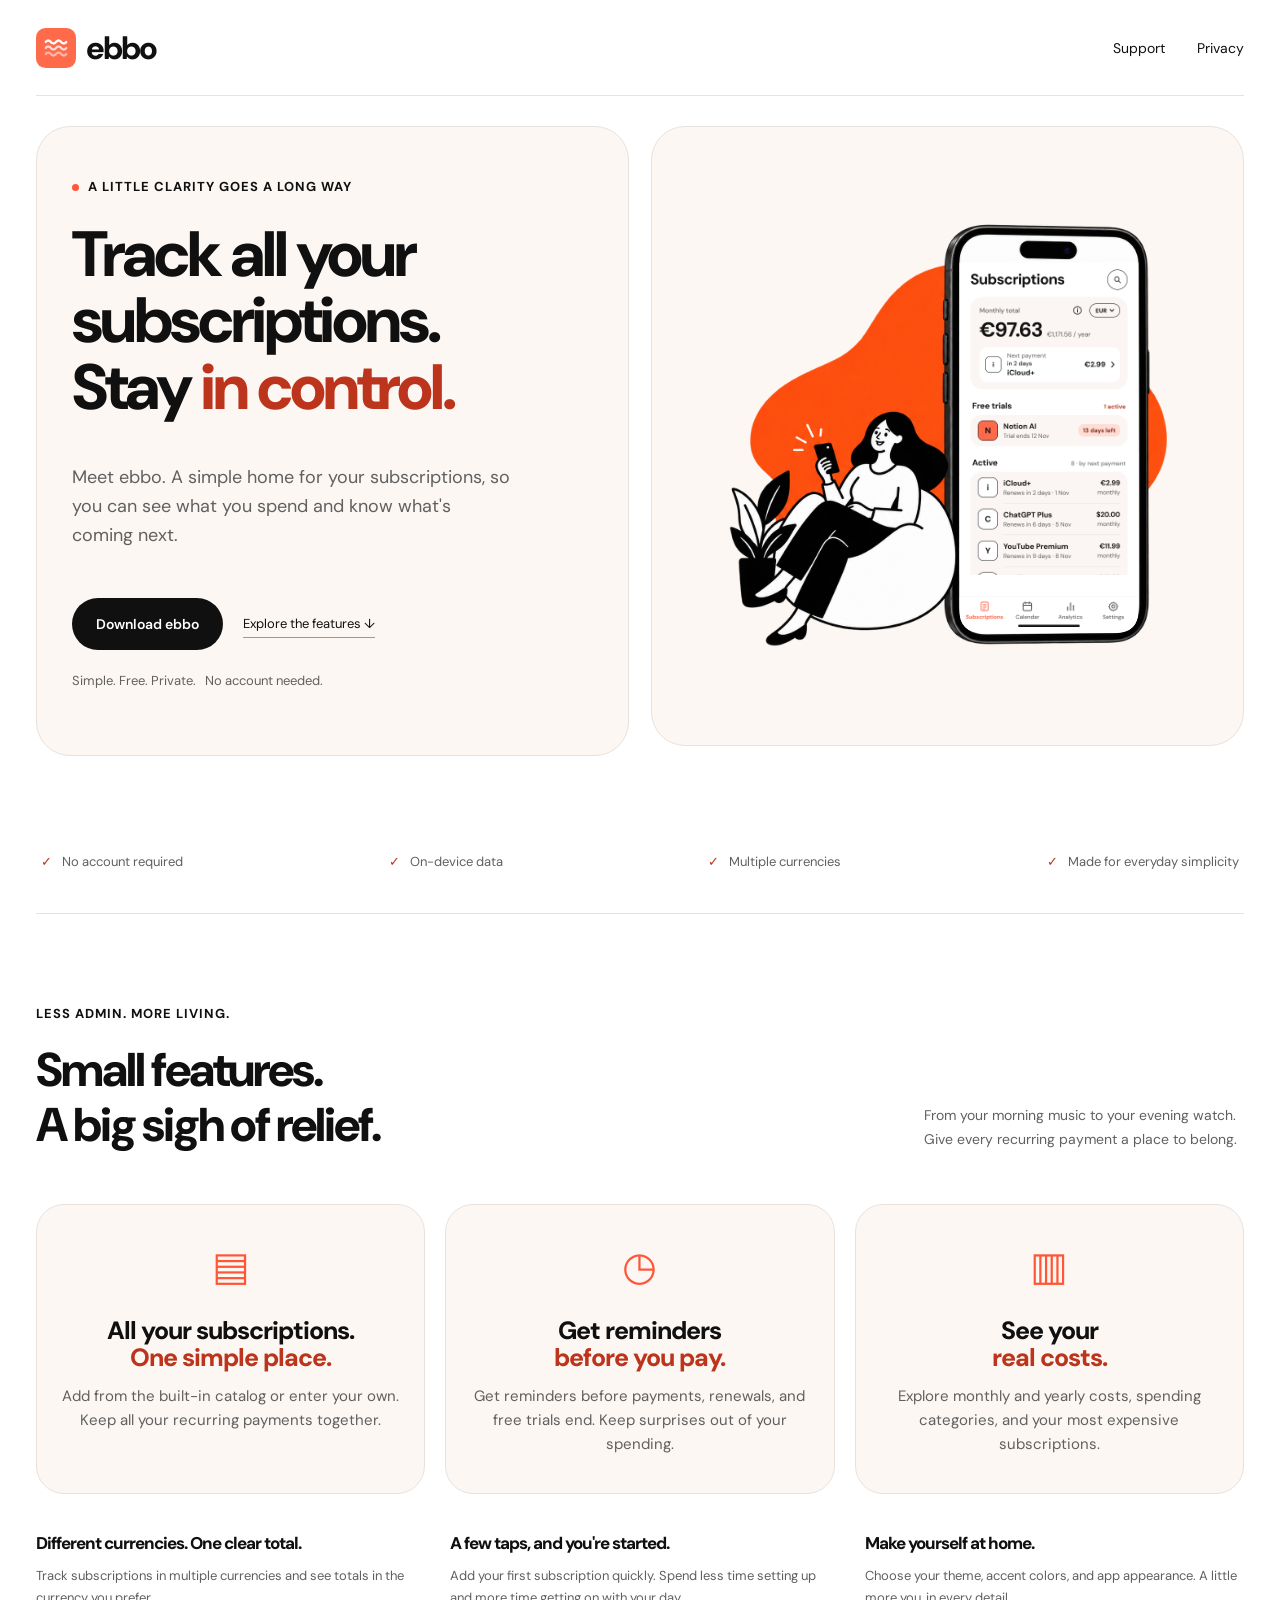
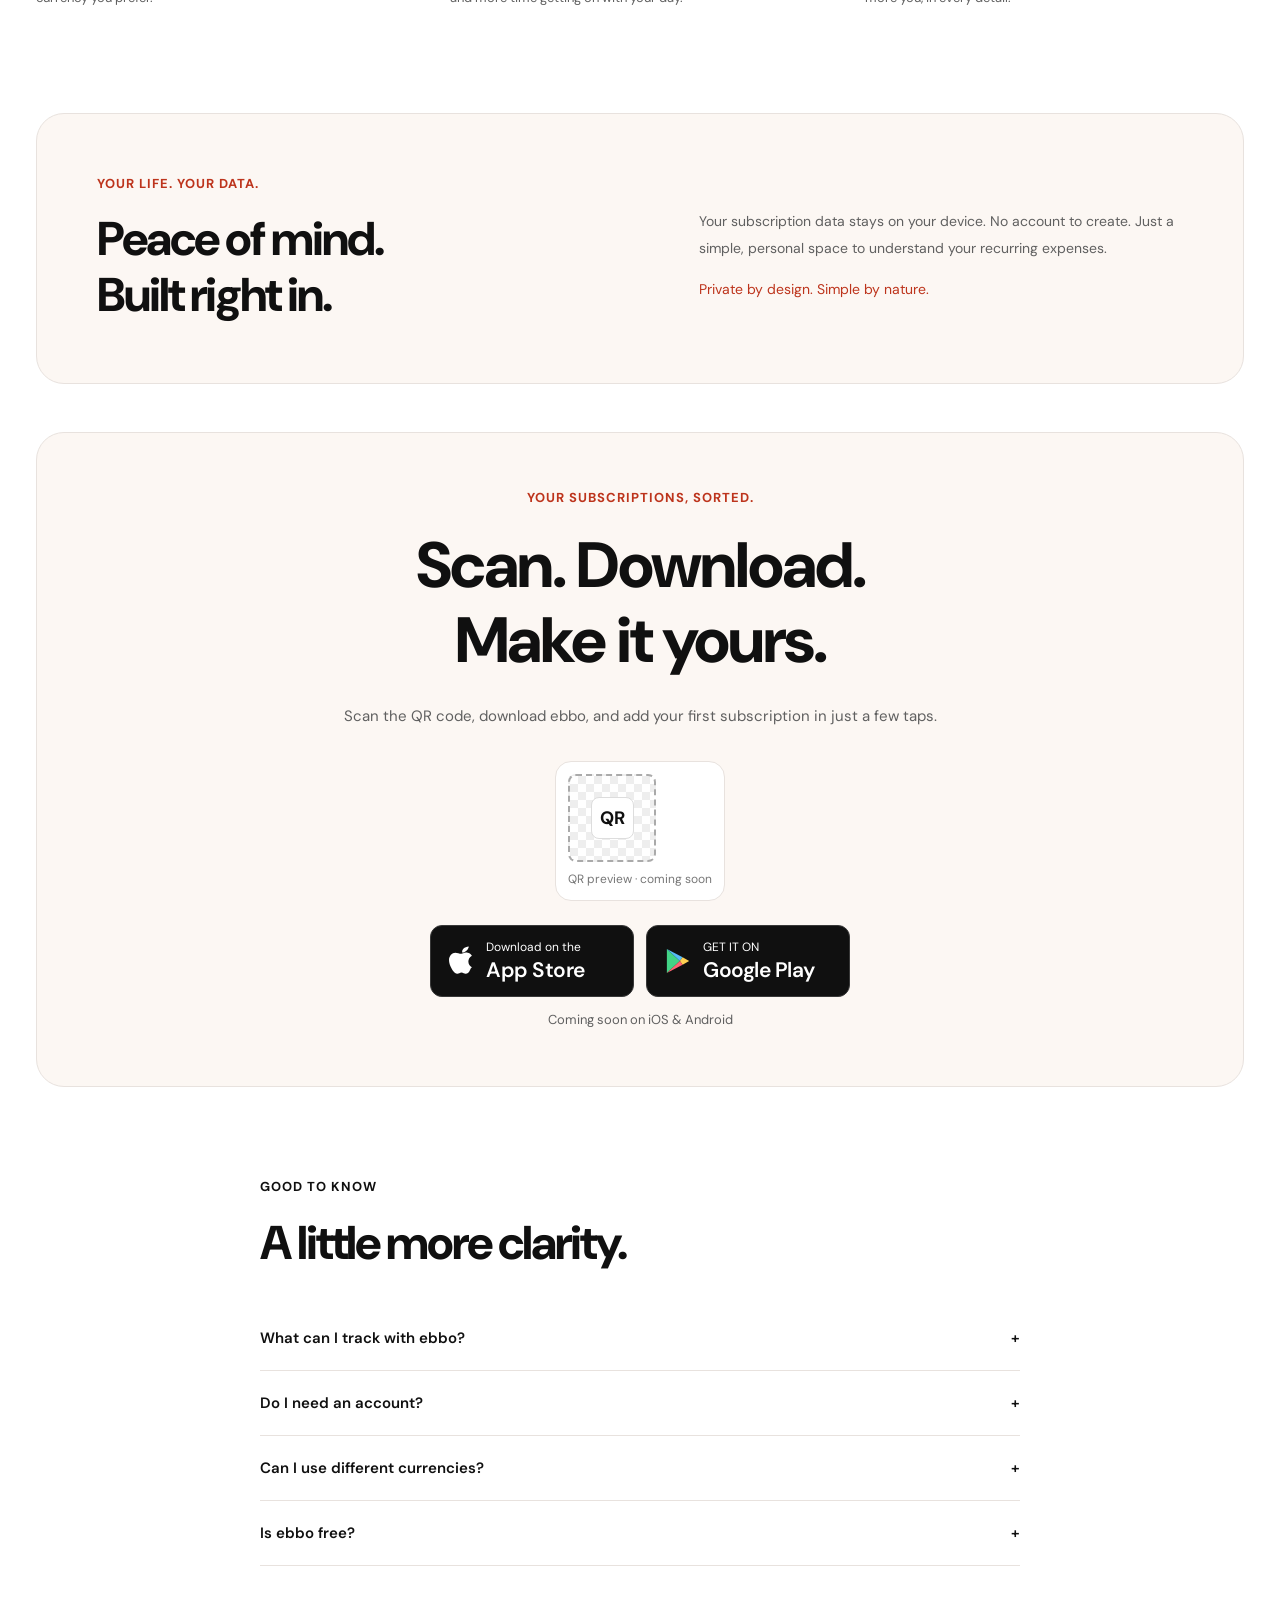
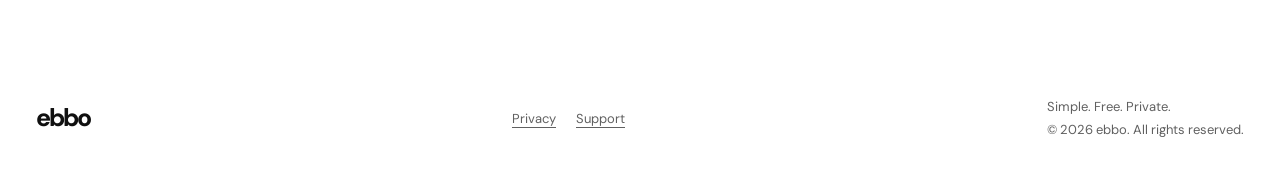
==== index.html @ 3e0a7e38 "Display original crisp app screen in hero" ====
<!doctype html>
<html lang="en">
<head>
<meta charset="utf-8"><meta name="viewport" content="width=device-width, initial-scale=1">
<meta name="description" content="ebbo brings your subscriptions, renewal reminders, and spending into one simple, private app. Less tracking. More control.">
<meta name="theme-color" content="#f5f4ef"><title>ebbo — Less tracking. More control.</title>

<link rel="stylesheet" href="styles.css?v=20261029-clean1"><link rel="canonical" href="https://ebbo.cc/">
<link rel="icon" type="image/svg+xml" href="/assets/ebbo-icon.svg">
<meta property="og:type" content="website">
<meta property="og:site_name" content="ebbo">
<meta property="og:locale" content="en_US">
<meta property="og:title" content="ebbo — Take control of your subscriptions">
<meta property="og:description" content="All your subscriptions in one place. Track recurring payments, get renewal reminders, and understand your spending. Simple. Free. Private.">
<meta property="og:url" content="https://ebbo.cc/">
<meta property="og:image" content="https://ebbo.cc/assets/ebbo-social.jpg">
<meta property="og:image:alt" content="ebbo subscription app">
<meta name="twitter:card" content="summary_large_image">
<meta name="twitter:title" content="ebbo — Take control of your subscriptions">
<meta name="twitter:description" content="All your subscriptions in one place. Track recurring payments, get renewal reminders, and understand your spending. Simple. Free. Private.">
<meta name="twitter:image" content="https://ebbo.cc/assets/ebbo-social.jpg"></head>
<body>
<div class="wrap">
<nav aria-label="Main navigation"><a class="logo" href="#" aria-label="ebbo home"><img class="brand-icon" src="assets/ebbo-icon.svg" alt="" width="40" height="40">ebbo</a><div class="navlinks"><a href="support.html">Support</a><a href="privacy.html">Privacy</a></div></nav>
<main>
<section class="hero"><div><div class="eyebrow"><span class="dot"></span>A little clarity goes a long way</div><h1>Track all your<br>subscriptions.<br>Stay <span>in control.</span></h1><p class="intro">Meet ebbo. A simple home for your subscriptions, so you can see what you spend and know what's coming next.</p><div class="actions"><a class="btn" href="#discover">Download ebbo</a><a class="textlink" href="#features">Explore the features ↓</a></div><p class="micro">Simple. Free. Private. &nbsp; No account needed.</p></div>
<div class="stage screenshot-stage" aria-label="ebbo app preview"><img class="app-screenshot" src="assets/ebbo-banner-sharp.svg" alt="ebbo app showing a €97.63 monthly total, upcoming payments and a free trial, beside an illustration of a person using the app" width="1122" height="1402" fetchpriority="high"></div></section>
<div class="trust"><span>No account required</span><span>On-device data</span><span>Multiple currencies</span><span>Made for everyday simplicity</span></div>
<section class="section" id="features"><div class="sectionhead"><div><div class="eyebrow">Less admin. More living.</div><h2>Small features.<br>A big sigh of relief.</h2></div><p>From your morning music to your evening watch. Give every recurring payment a place to belong.</p></div><div class="features"><article class="feature"><span class="symbol" aria-hidden="true">▤</span><h3>All your subscriptions.<br><span >One simple place.</span></h3><p>Add from the built-in catalog or enter your own. Keep all your recurring payments together.</p></article><article class="feature"><span class="symbol" aria-hidden="true">◷</span><h3>Get reminders<br><span >before you pay.</span></h3><p>Get reminders before payments, renewals, and free trials end. Keep surprises out of your spending.</p></article><article class="feature"><span class="symbol" aria-hidden="true">▥</span><h3>See your<br><span >real costs.</span></h3><p>Explore monthly and yearly costs, spending categories, and your most expensive subscriptions.</p></article></div><div class="details"><article><h3>Different currencies. One clear total.</h3><p>Track subscriptions in multiple currencies and see totals in the currency you prefer.</p></article><article><h3>A few taps, and you're started.</h3><p>Add your first subscription quickly. Spend less time setting up and more time getting on with your day.</p></article><article><h3>Make yourself at home.</h3><p>Choose your theme, accent colors, and app appearance. A little more you, in every detail.</p></article></div></section>
<section class="privacy" id="privacy"><div><div class="eyebrow">Your life. Your data.</div><h2>Peace of mind.<br>Built right in.</h2></div><div><p>Your subscription data stays on your device. No account to create. Just a simple, personal space to understand your recurring expenses.</p><p style="margin-bottom:0">Private by design. Simple by nature.</p></div></section>
<section class="closing" id="discover"><div class="eyebrow" style="justify-content:center;margin-bottom:20px">Your subscriptions, sorted.</div><h2><span class="download-desktop-copy">Scan. Download.<br>Make it yours.</span><span class="download-mobile-copy">Choose your store.<br>Download ebbo.</span></h2><p><span class="download-desktop-copy">Scan the QR code, download ebbo, and add your first subscription in just a few taps.</span><span class="download-mobile-copy">Choose App Store or Google Play below, then add your first subscription in just a few taps.</span></p><div class="download-options"><div class="store-list"><div class="store-badge" aria-label="App Store download coming soon"><svg viewBox="0 0 24 28" width="25" height="30" aria-hidden="true"><path fill="currentColor" d="M17 4c1-1 2-3 2-4-2 0-4 1-5 2-1 1-2 3-1 4 1 0 3-1 4-2Zm4 17c-1 2-2 5-4 5-2 1-3-1-5-1s-3 2-5 1c-3-1-7-8-7-13 0-4 3-7 6-7 2 0 4 1 6 1 1 0 3-2 6-1 1 0 3 1 4 3-5 3-4 9 0 11l-1 1Z"/></svg><span><small>Download on the</small><strong>App Store</strong></span></div><div class="store-badge" aria-label="Google Play download coming soon"><svg viewBox="0 0 28 30" width="26" height="30" aria-hidden="true"><path fill="#42d386" d="M2 2 16 15 2 28Z"/><path fill="#56bcf8" d="m2 2 17 9-3 4Z"/><path fill="#ffd052" d="m19 11 7 4-7 4-3-4Z"/><path fill="#ff6574" d="m2 28 14-13 3 4Z"/></svg><span><small>GET IT ON</small><strong>Google Play</strong></span></div><span class="store-status">Coming soon on iOS &amp; Android</span></div><div class="qr-placeholder" aria-label="QR code placeholder, not scannable"><div class="qr-art" aria-hidden="true"><span>QR</span></div><small>QR preview · coming soon</small></div></div></section>
<section class="faq"><div class="eyebrow">Good to know</div><h2>A little more clarity.</h2><details><summary>What can I track with ebbo?</summary><p>Keep track of recurring payments such as streaming services, music, cloud storage, memberships, and more. Choose from the built-in catalog or add a subscription manually.</p></details><details><summary>Do I need an account?</summary><p>No. ebbo works without requiring an account, and your subscription data stays on your device.</p></details><details><summary>Can I use different currencies?</summary><p>Yes. Track subscriptions in different currencies and view your totals in your preferred currency.</p></details><details><summary>Is ebbo free?</summary><p>Yes. ebbo is designed to be simple, free, and private.</p></details></section>

</main>
<footer><a class="logo" href="#">ebbo</a><nav class="footer-links" aria-label="Footer navigation"><a href="privacy.html">Privacy</a><a href="support.html">Support</a></nav><span>Simple. Free. Private.<br>© <span id="year">2026</span> ebbo. All rights reserved.</span></footer>
</div><script>document.getElementById('year').textContent=new Date().getFullYear();</script>
</body></html>
---- styles.css ----
@import url('https://fonts.googleapis.com/css2?family=DM+Sans:wght@400;500;600;700;800&display=swap');
:root{--ink:#101010;--muted:#606060;--paper:#fff;--accent:#ff5638;--accent-text:#bd341c;--panel:#fcf7f3;--line:#e8e2de}
*{box-sizing:border-box}html{scroll-behavior:smooth;scroll-padding-top:24px}body{margin:0;background:var(--paper);color:var(--ink);font-family:'DM Sans',sans-serif}a{color:inherit;text-decoration:none}button,input,select,textarea{font:inherit}a:focus-visible,button:focus-visible,summary:focus-visible{outline:3px solid var(--accent-text);outline-offset:5px}
.wrap{max-width:1320px;margin:auto;padding:0 36px}nav[aria-label="Main navigation"]{height:96px;display:flex;align-items:center;justify-content:space-between;gap:16px;border-bottom:1px solid var(--line)}.logo{font-size:32px;font-weight:800;letter-spacing:-2px;display:flex;align-items:center;gap:10px}.brand-icon{display:block;width:40px;height:40px;flex-shrink:0;border-radius:24%}.navlinks{display:flex;gap:32px;font-size:14px}.navlinks a{display:inline-flex;align-items:center;min-height:44px}.pill{background:var(--ink);color:#fff;padding:13px 20px;border-radius:30px;font-size:14px;font-weight:600}
h1,h2,h3{margin-top:0}h1{font-size:clamp(45px,5vw,68px);font-weight:800;line-height:1.04;letter-spacing:-3px;margin:24px 0}h1 span{color:var(--accent-text)}h2{font-size:clamp(34px,3.7vw,48px);font-weight:800;letter-spacing:-2px;line-height:1.17;margin:18px 0 25px}h3{font-size:25px;font-weight:800;line-height:1.1;letter-spacing:-1px;margin:0 0 12px}.eyebrow{font-size:13px;letter-spacing:1px;font-weight:700;line-height:1.6;text-transform:uppercase;display:flex;align-items:center;gap:9px}.dot{width:7px;height:7px;border-radius:50%;background:var(--accent);flex-shrink:0}
.hero{display:grid;grid-template-columns:repeat(2,minmax(0,1fr));gap:22px;padding:30px 0 70px;align-items:stretch}.hero>*{min-width:0}.hero>div:first-child{min-height:620px;background:var(--panel);border:1px solid var(--line);border-radius:34px;padding:50px 35px;display:flex;flex-direction:column;justify-content:center}.intro{font-size:18px;line-height:1.6;color:var(--muted);max-width:440px}.actions{display:flex;align-items:center;gap:20px;margin-top:30px}.btn{display:inline-flex;align-items:center;justify-content:center;gap:20px;min-height:48px;background:var(--ink);color:#fff;border:0;padding:17px 24px;border-radius:30px;font-size:14px;font-weight:600;text-align:center}.textlink{font-size:13px;border-bottom:1px solid #999;padding:5px 0}.micro{font-size:13px;line-height:1.7;color:var(--muted);margin-top:20px}
.screenshot-stage{height:620px;display:flex;align-items:center;justify-content:center;padding:24px;background:var(--panel);border:1px solid var(--line);border-radius:34px;overflow:hidden}.app-screenshot{display:block;width:auto;height:auto;max-width:100%;max-height:100%;object-fit:contain;flex:0 1 auto}
.trust{display:flex;justify-content:space-between;padding:25px 5px 40px;border-bottom:1px solid var(--line);font-size:13px;line-height:1.7;color:var(--muted)}.trust span:before{content:'✓';margin-right:10px;color:var(--accent-text)}
.section{padding:90px 0}.sectionhead{display:flex;align-items:end;justify-content:space-between;gap:30px}.sectionhead p{max-width:320px;color:var(--muted);font-size:14px;line-height:1.7;margin-bottom:27px}.features,.details{display:grid;grid-template-columns:repeat(3,minmax(0,1fr));gap:20px}.features{margin-top:25px}.feature{background:var(--panel);border:1px solid var(--line);border-radius:28px;text-align:center;padding:35px 25px;min-height:290px}.feature .symbol{display:block;font-size:40px;color:var(--accent);margin-bottom:25px}.feature h3 span{color:var(--accent-text)}.feature p{font-size:15px;color:var(--muted);line-height:1.6;margin:0}.details{margin-top:40px;gap:35px}.details h3{font-size:17px}.details p{font-size:13px;color:var(--muted);line-height:1.7}
.privacy{display:grid;grid-template-columns:minmax(0,1.1fr) minmax(0,1fr);align-items:center;gap:70px;background:var(--panel);border:1px solid var(--line);border-radius:28px;padding:60px}.privacy h2{margin-bottom:0}.privacy p{font-size:14px;color:var(--muted);line-height:1.9}.privacy .eyebrow,.privacy p:last-child{color:var(--accent-text)}.privacy+.closing{margin-top:48px}
.closing{background:var(--panel);border:1px solid var(--line);border-radius:28px;text-align:center;padding:55px 25px}.closing h2{font-size:clamp(40px,5vw,65px);margin-top:0}.closing p{color:var(--muted);font-size:15px;line-height:1.7}.closing .eyebrow{color:var(--accent-text)}.download-mobile-copy{display:none}.download-options{display:flex;flex-direction:column;align-items:center;justify-content:center;gap:24px;margin:32px auto 0}.store-list{display:grid;grid-template-columns:1fr 1fr;gap:12px;width:100%;max-width:420px}.store-badge{display:flex;align-items:center;gap:12px;background:var(--ink);color:white;border:1px solid #383838;border-radius:12px;padding:12px 18px;text-align:left;min-height:66px}.store-badge small{display:block;font-size:12px;line-height:1.5}.store-badge strong{display:block;font-size:21px;font-weight:600;white-space:nowrap;letter-spacing:-.5px}.store-status{grid-column:1/-1;font-size:13px;line-height:1.7;color:var(--muted);text-align:center}.qr-placeholder{order:-1;background:white;border:1px solid var(--line);border-radius:16px;padding:12px;text-align:center}.qr-placeholder small{display:block;font-size:12px;color:#777;line-height:1.5;margin-top:8px}.qr-art{width:88px;height:88px;display:grid;place-items:center;border:2px dashed #aaa;border-radius:8px;background:repeating-conic-gradient(#eee 0% 25%,white 0% 50%) 0 0/16px 16px}.qr-art span{background:white;border:1px solid #ddd;padding:8px;border-radius:8px;font-weight:700;font-size:18px}
.faq{max-width:760px;margin:auto;padding:90px 0}.faq h2{margin-bottom:35px}details{border-bottom:1px solid var(--line);padding:22px 0}summary{cursor:pointer;font-size:15px;font-weight:600;list-style:none;display:flex;justify-content:space-between;gap:18px}summary:after{content:'+';flex-shrink:0}details[open] summary:after{content:'−'}details p{color:var(--muted);font-size:14px;line-height:1.8}
footer{display:flex;justify-content:space-between;align-items:center;padding:40px 0;font-size:13px;line-height:1.7;color:var(--muted)}footer .logo{font-size:25px;color:var(--ink)}.footer-links{display:flex;gap:20px}.footer-links a{display:inline-flex;align-items:center;min-height:44px;font-size:13px;text-decoration:underline;text-underline-offset:4px}
.policy{max-width:760px;margin:auto}.policy h1{font-size:clamp(36px,8vw,60px);letter-spacing:-2px}.policy h2{font-size:25px;letter-spacing:-.7px;margin:32px 0 12px}.policy p{font-size:15px;line-height:1.85;color:var(--muted);overflow-wrap:anywhere}.policy .policy-date{font-size:13px}.policy .btn{margin-top:26px}.policy p a:not(.btn){text-decoration:underline;text-underline-offset:3px;text-decoration-thickness:1px}.policy p a:not(.btn):hover{text-decoration-thickness:2px}.policy a[href^="mailto:"]{color:var(--accent-text)}.policy a.btn[href^="mailto:"]{color:white;text-decoration:none}
.policy-toc{display:block;border:1px solid var(--line);border-radius:20px;padding:22px 24px;margin:28px 0;background:var(--panel)}.policy-toc h2{font-size:21px;margin:0 0 14px}.policy-toc ol{margin:0;padding-left:22px}.policy-toc li{padding:4px 0;color:var(--muted)}.policy-toc a{display:inline-block;padding:7px 0;font-size:14px;line-height:1.5;text-decoration:underline;text-underline-offset:3px}.policy-toc a:hover{color:var(--accent-text)}.policy h2[id]{scroll-margin-top:24px}
@media(min-width:701px) and (max-width:1000px){.hero>div:first-child{padding:35px 24px}h1{font-size:clamp(34px,4.5vw,48px);letter-spacing:-1.8px}.actions{flex-wrap:wrap}.features{gap:14px}.feature{padding:28px 18px}.feature h3{font-size:23px}.screenshot-stage{padding:18px}.privacy{gap:30px;padding:40px}}
@media(max-width:700px){.wrap{padding:0 16px}nav[aria-label="Main navigation"]{height:76px}.logo{font-size:28px}.brand-icon{width:36px;height:36px}.navlinks{gap:4px}.navlinks a{padding:0 8px;font-size:14px}.pill{font-size:12px;padding:13px 17px}.hero{grid-template-columns:minmax(0,1fr);padding:20px 0 32px;gap:16px}.hero>div:first-child{padding:30px 22px;min-height:0;border-radius:26px}.screenshot-stage{display:none}h1{font-size:clamp(32px,8.7vw,52px);letter-spacing:-1.6px;line-height:1.09;margin:22px 0 18px}.eyebrow{font-size:12px;letter-spacing:.6px}.intro{font-size:16px;line-height:1.65;margin:0;max-width:none}.actions{flex-direction:column;align-items:stretch;gap:14px;margin-top:24px}.btn{padding:15px 18px}.textlink{align-self:center;min-height:40px;display:flex;align-items:center}.micro{margin:16px 0 0}.trust{display:grid;grid-template-columns:1fr 1fr;gap:16px 12px;padding:12px 0 26px}.trust span:before{margin-right:6px}.section{padding:44px 0}.sectionhead{display:block}.sectionhead p{max-width:none;margin:0 0 24px}h2{font-size:clamp(29px,8vw,40px);letter-spacing:-1.2px;line-height:1.15}.features,.details{grid-template-columns:minmax(0,1fr);gap:14px}.feature{min-height:0;padding:26px 22px;border-radius:23px}.feature .symbol{font-size:30px;margin-bottom:18px}.feature h3{font-size:26px;letter-spacing:-.7px}.feature p{font-size:14px;line-height:1.65}.details{margin-top:26px;gap:20px}.details h3{line-height:1.4;letter-spacing:-.3px}.details p{font-size:14px;margin-bottom:0}.privacy{grid-template-columns:minmax(0,1fr);padding:27px 22px;border-radius:24px;gap:15px}.privacy h2{margin-top:14px}.privacy p{margin:0 0 16px;line-height:1.75}.privacy+.closing{margin-top:32px}.closing{padding:30px 20px;border-radius:24px}.closing h2{font-size:clamp(34px,10vw,46px)}.closing p{font-size:14px;line-height:1.65}.download-desktop-copy{display:none}.download-mobile-copy{display:inline}.download-options{margin-top:24px}.qr-placeholder{display:none}.store-badge{padding:10px 12px;gap:9px}.store-badge strong{font-size:18px}.store-badge small{font-size:11px}.store-badge svg{width:22px;flex-shrink:0}.faq{padding:44px 0}summary{min-height:44px;font-size:14px;line-height:1.5;align-items:center}details{padding:14px 0}footer{flex-wrap:wrap;gap:12px 20px;padding:28px 0}footer>span{width:100%;font-size:12px;line-height:1.8;text-align:left}.footer-links{margin-left:auto}.policy h2{font-size:22px}.policy p{font-size:14px}.policy .btn{width:100%}.policy-toc{padding:20px}.policy-toc a{padding:9px 0}}
@media(max-width:355px){.store-list{grid-template-columns:1fr;max-width:220px}.store-badge{justify-content:center}}
@media(prefers-reduced-motion:reduce){html{scroll-behavior:auto}}
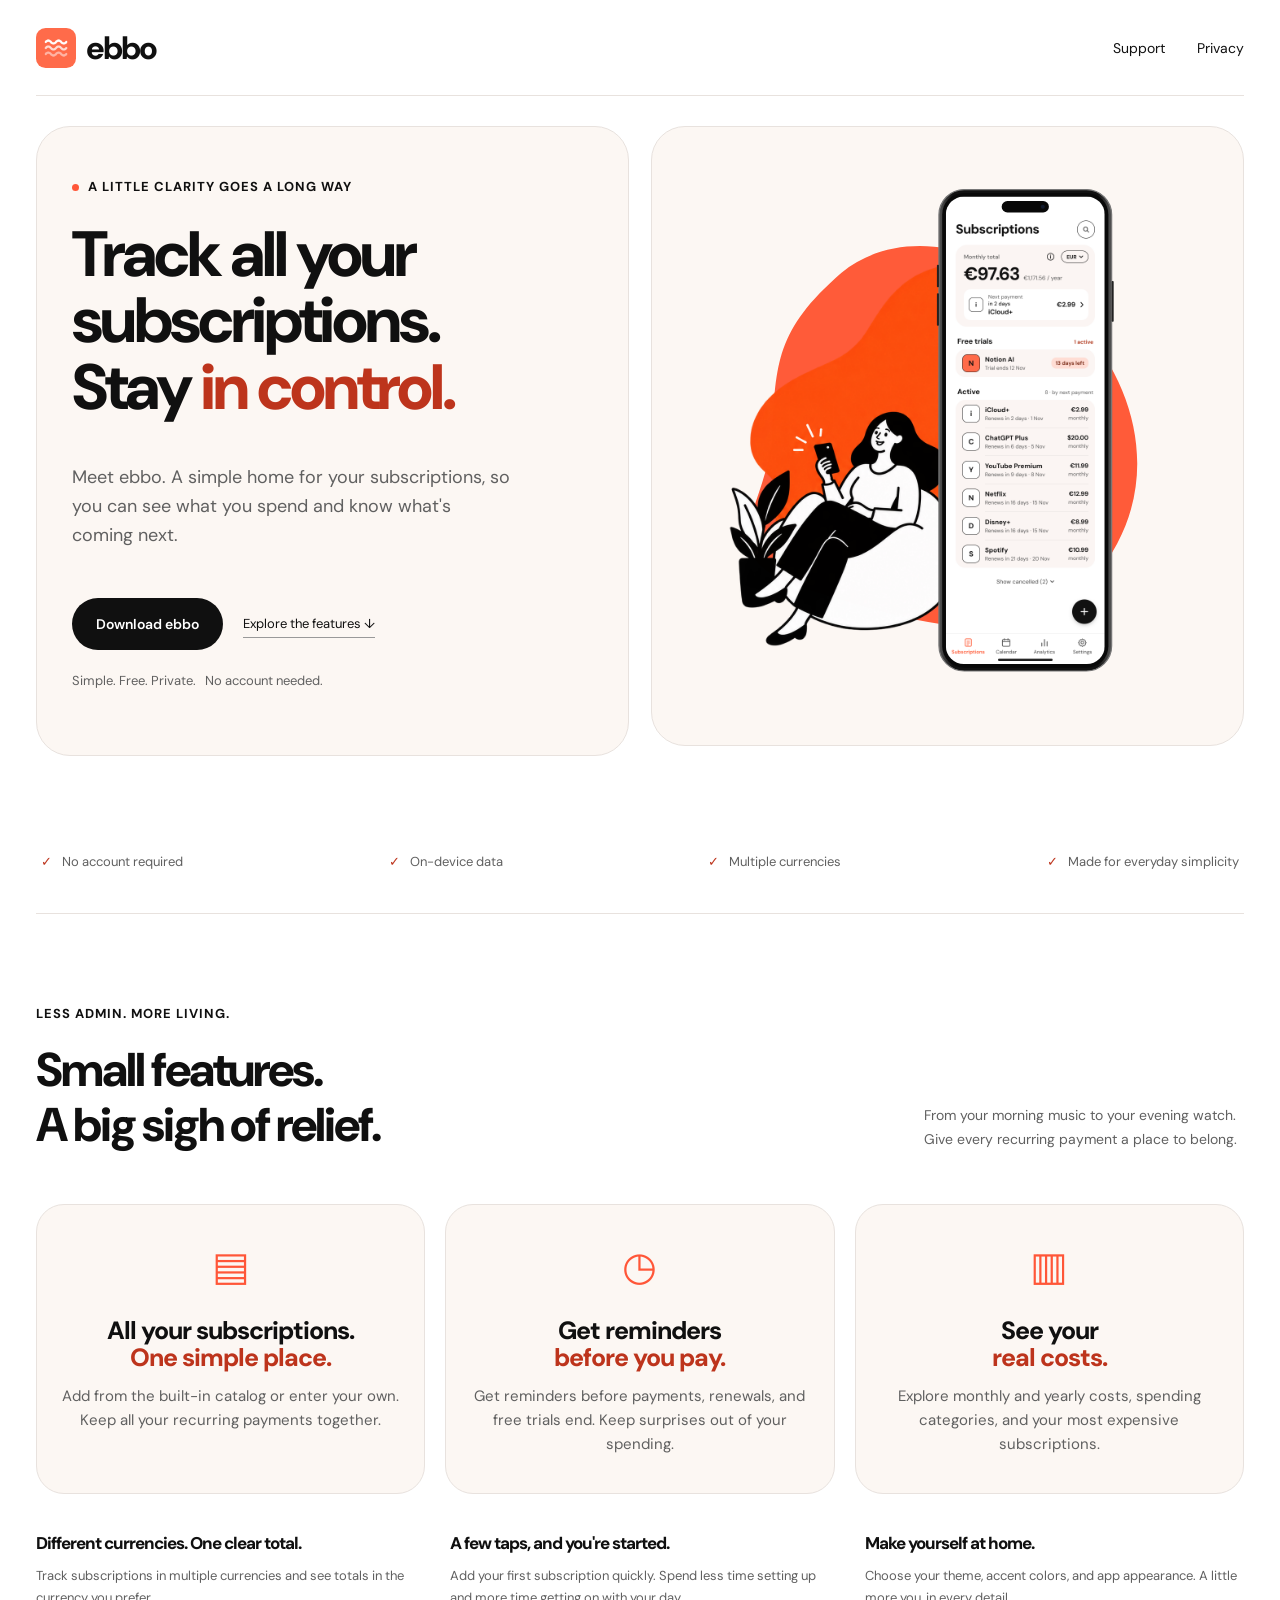
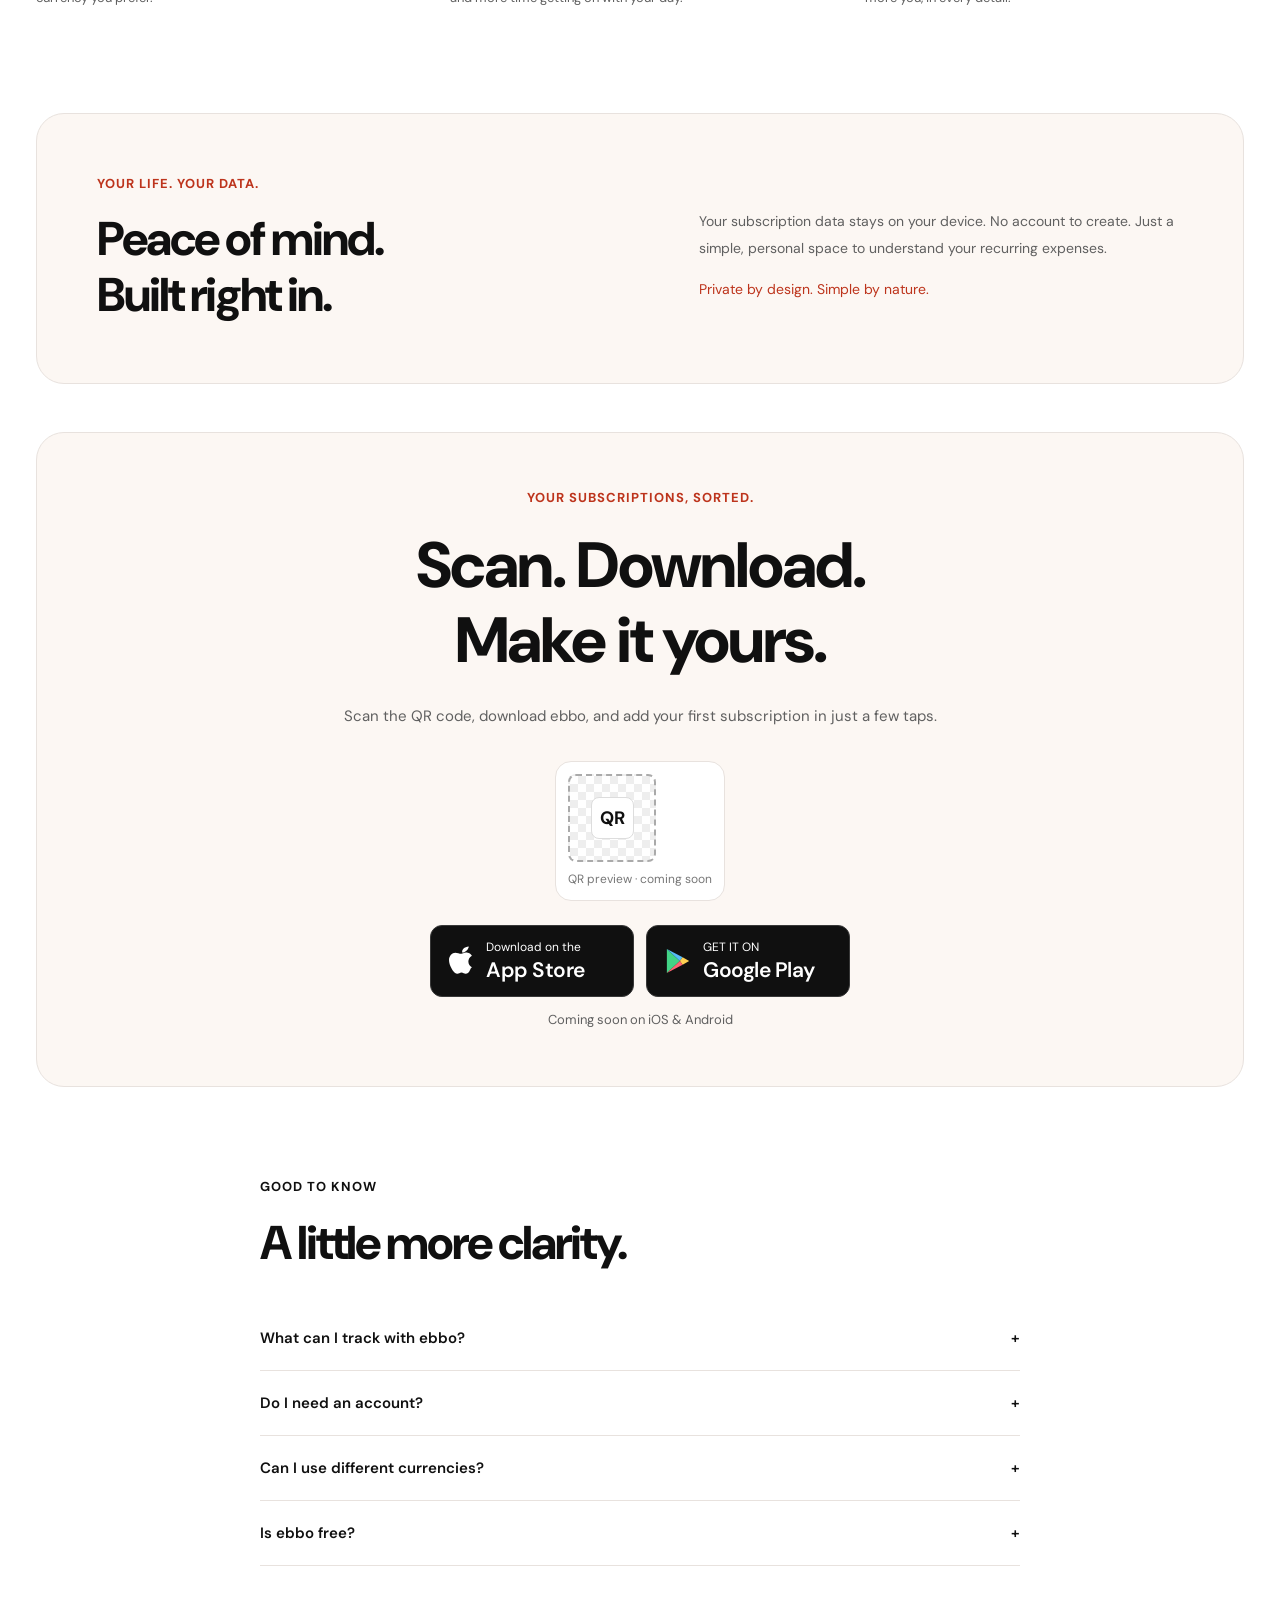
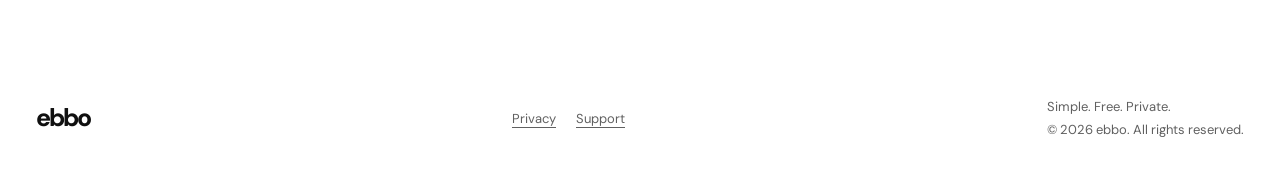
==== commit c7e39c3d: "Show front-facing phone banner" ====
--- a/index.html
+++ b/index.html
@@ -24,7 +24,7 @@
 <nav aria-label="Main navigation"><a class="logo" href="#" aria-label="ebbo home"><img class="brand-icon" src="assets/ebbo-icon.svg" alt="" width="40" height="40">ebbo</a><div class="navlinks"><a href="support.html">Support</a><a href="privacy.html">Privacy</a></div></nav>
 <main>
 <section class="hero"><div><div class="eyebrow"><span class="dot"></span>A little clarity goes a long way</div><h1>Track all your<br>subscriptions.<br>Stay <span>in control.</span></h1><p class="intro">Meet ebbo. A simple home for your subscriptions, so you can see what you spend and know what's coming next.</p><div class="actions"><a class="btn" href="#discover">Download ebbo</a><a class="textlink" href="#features">Explore the features ↓</a></div><p class="micro">Simple. Free. Private. &nbsp; No account needed.</p></div>
-<div class="stage screenshot-stage" aria-label="ebbo app preview"><img class="app-screenshot" src="assets/ebbo-banner-sharp.svg" alt="ebbo app showing a €97.63 monthly total, upcoming payments and a free trial, beside an illustration of a person using the app" width="1122" height="1402" fetchpriority="high"></div></section>
+<div class="stage screenshot-stage" aria-label="ebbo app preview"><img class="app-screenshot" src="assets/ebbo-banner-front.svg" alt="ebbo app showing a €97.63 monthly total, upcoming payments and a free trial, beside an illustration of a person using the app" width="1122" height="1402" fetchpriority="high"></div></section>
 <div class="trust"><span>No account required</span><span>On-device data</span><span>Multiple currencies</span><span>Made for everyday simplicity</span></div>
 <section class="section" id="features"><div class="sectionhead"><div><div class="eyebrow">Less admin. More living.</div><h2>Small features.<br>A big sigh of relief.</h2></div><p>From your morning music to your evening watch. Give every recurring payment a place to belong.</p></div><div class="features"><article class="feature"><span class="symbol" aria-hidden="true">▤</span><h3>All your subscriptions.<br><span >One simple place.</span></h3><p>Add from the built-in catalog or enter your own. Keep all your recurring payments together.</p></article><article class="feature"><span class="symbol" aria-hidden="true">◷</span><h3>Get reminders<br><span >before you pay.</span></h3><p>Get reminders before payments, renewals, and free trials end. Keep surprises out of your spending.</p></article><article class="feature"><span class="symbol" aria-hidden="true">▥</span><h3>See your<br><span >real costs.</span></h3><p>Explore monthly and yearly costs, spending categories, and your most expensive subscriptions.</p></article></div><div class="details"><article><h3>Different currencies. One clear total.</h3><p>Track subscriptions in multiple currencies and see totals in the currency you prefer.</p></article><article><h3>A few taps, and you're started.</h3><p>Add your first subscription quickly. Spend less time setting up and more time getting on with your day.</p></article><article><h3>Make yourself at home.</h3><p>Choose your theme, accent colors, and app appearance. A little more you, in every detail.</p></article></div></section>
 <section class="privacy" id="privacy"><div><div class="eyebrow">Your life. Your data.</div><h2>Peace of mind.<br>Built right in.</h2></div><div><p>Your subscription data stays on your device. No account to create. Just a simple, personal space to understand your recurring expenses.</p><p style="margin-bottom:0">Private by design. Simple by nature.</p></div></section>
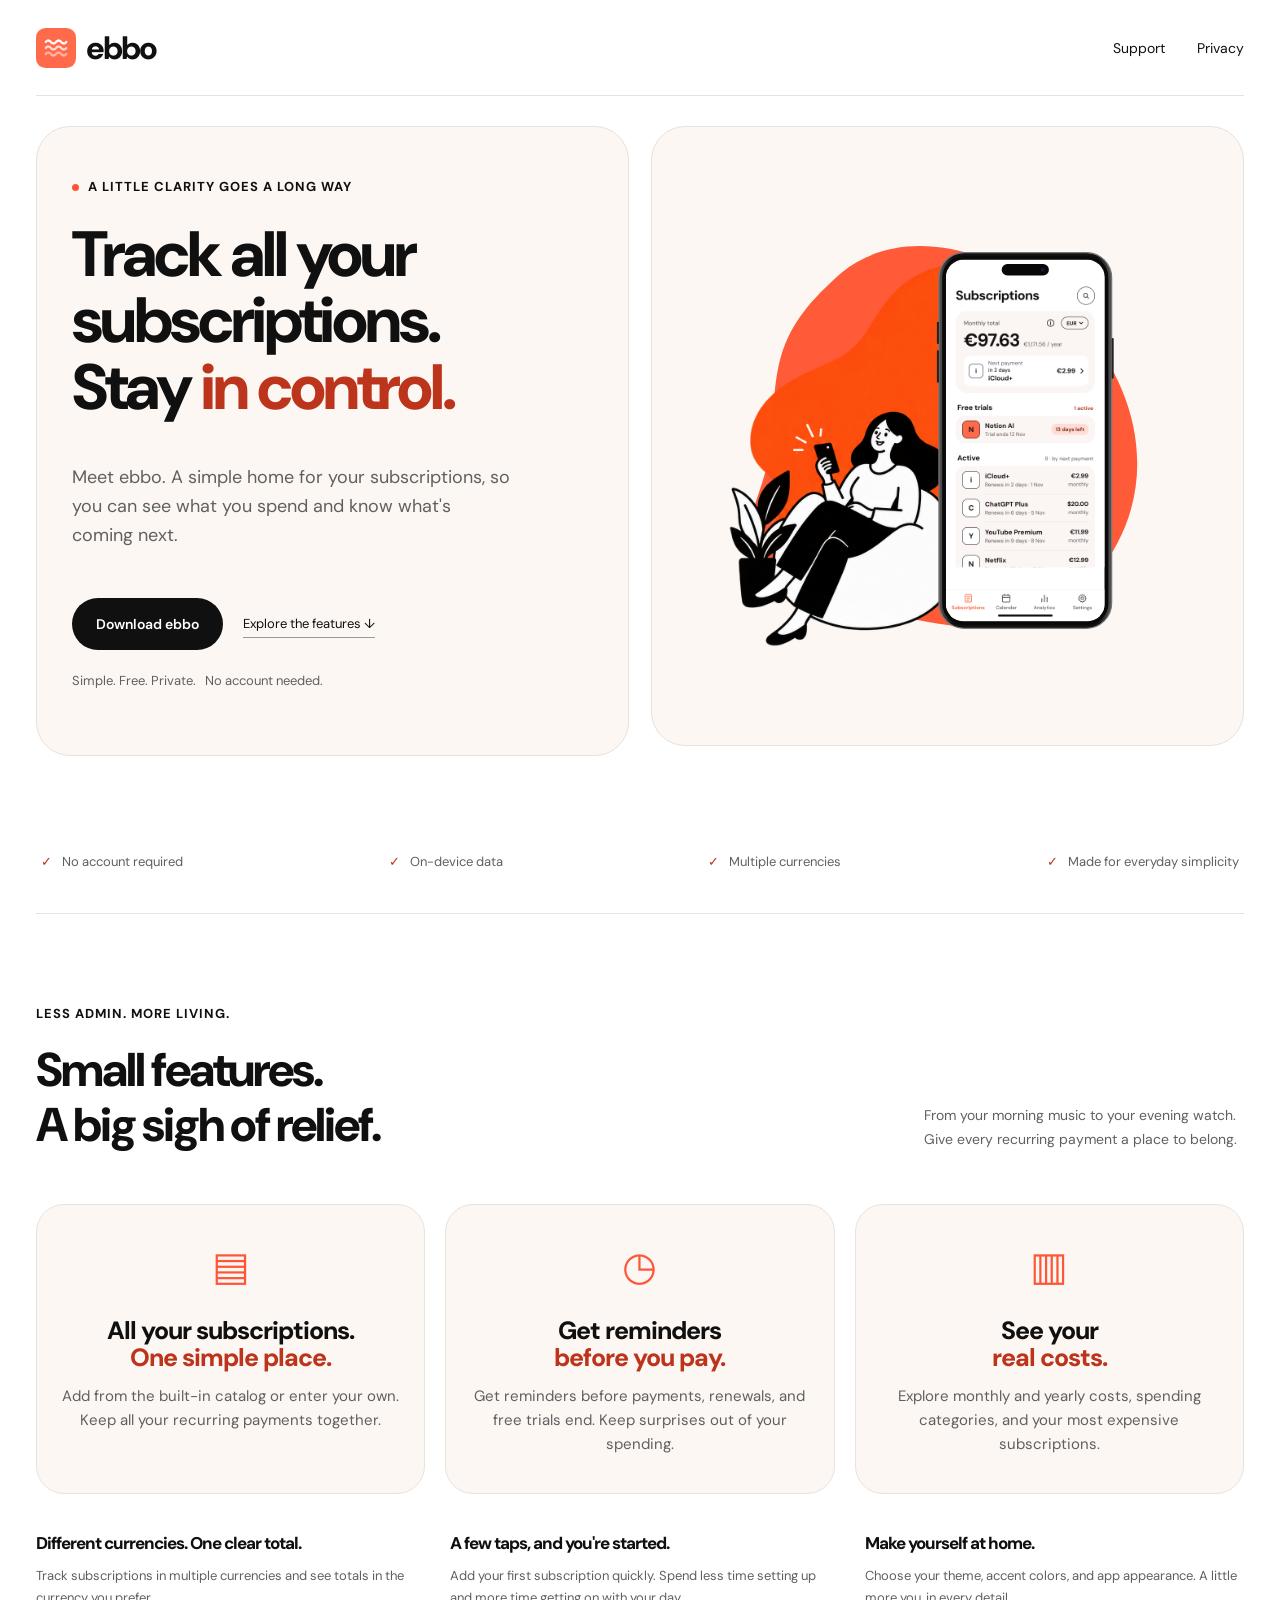
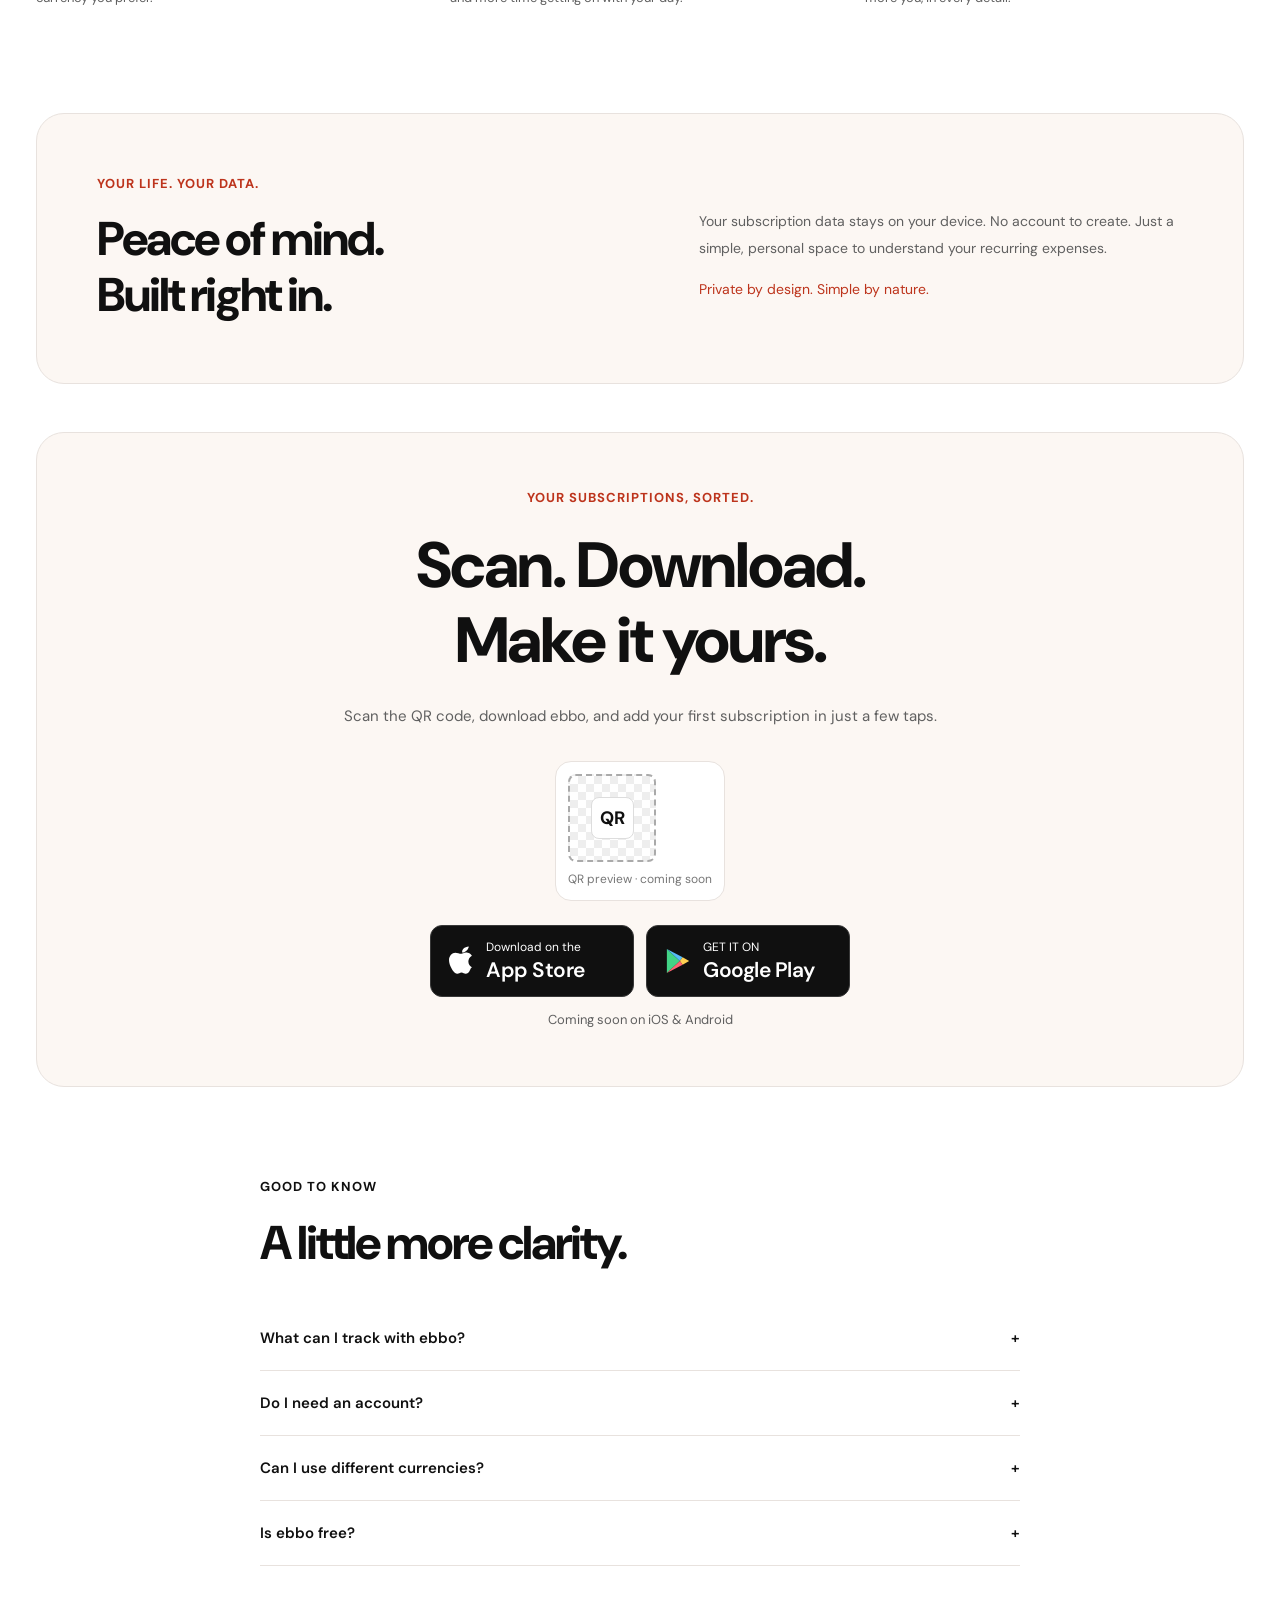
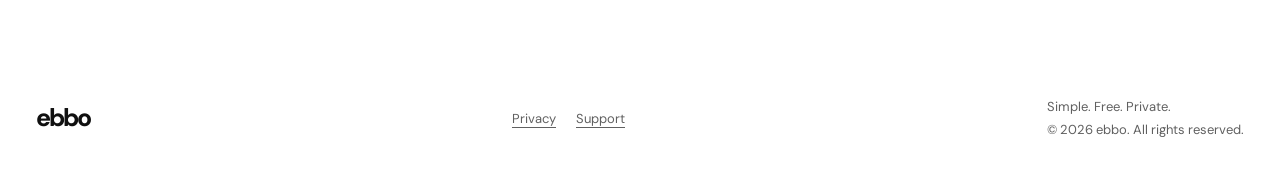
==== commit 12453027: "Use compact front-facing phone hero" ====
--- a/index.html
+++ b/index.html
@@ -24,7 +24,7 @@
 <nav aria-label="Main navigation"><a class="logo" href="#" aria-label="ebbo home"><img class="brand-icon" src="assets/ebbo-icon.svg" alt="" width="40" height="40">ebbo</a><div class="navlinks"><a href="support.html">Support</a><a href="privacy.html">Privacy</a></div></nav>
 <main>
 <section class="hero"><div><div class="eyebrow"><span class="dot"></span>A little clarity goes a long way</div><h1>Track all your<br>subscriptions.<br>Stay <span>in control.</span></h1><p class="intro">Meet ebbo. A simple home for your subscriptions, so you can see what you spend and know what's coming next.</p><div class="actions"><a class="btn" href="#discover">Download ebbo</a><a class="textlink" href="#features">Explore the features ↓</a></div><p class="micro">Simple. Free. Private. &nbsp; No account needed.</p></div>
-<div class="stage screenshot-stage" aria-label="ebbo app preview"><img class="app-screenshot" src="assets/ebbo-banner-front.svg" alt="ebbo app showing a €97.63 monthly total, upcoming payments and a free trial, beside an illustration of a person using the app" width="1122" height="1402" fetchpriority="high"></div></section>
+<div class="stage screenshot-stage" aria-label="ebbo app preview"><img class="app-screenshot" src="assets/ebbo-banner-front-compact.svg" alt="ebbo app showing a €97.63 monthly total, upcoming payments and a free trial, beside an illustration of a person using the app" width="1122" height="1402" fetchpriority="high"></div></section>
 <div class="trust"><span>No account required</span><span>On-device data</span><span>Multiple currencies</span><span>Made for everyday simplicity</span></div>
 <section class="section" id="features"><div class="sectionhead"><div><div class="eyebrow">Less admin. More living.</div><h2>Small features.<br>A big sigh of relief.</h2></div><p>From your morning music to your evening watch. Give every recurring payment a place to belong.</p></div><div class="features"><article class="feature"><span class="symbol" aria-hidden="true">▤</span><h3>All your subscriptions.<br><span >One simple place.</span></h3><p>Add from the built-in catalog or enter your own. Keep all your recurring payments together.</p></article><article class="feature"><span class="symbol" aria-hidden="true">◷</span><h3>Get reminders<br><span >before you pay.</span></h3><p>Get reminders before payments, renewals, and free trials end. Keep surprises out of your spending.</p></article><article class="feature"><span class="symbol" aria-hidden="true">▥</span><h3>See your<br><span >real costs.</span></h3><p>Explore monthly and yearly costs, spending categories, and your most expensive subscriptions.</p></article></div><div class="details"><article><h3>Different currencies. One clear total.</h3><p>Track subscriptions in multiple currencies and see totals in the currency you prefer.</p></article><article><h3>A few taps, and you're started.</h3><p>Add your first subscription quickly. Spend less time setting up and more time getting on with your day.</p></article><article><h3>Make yourself at home.</h3><p>Choose your theme, accent colors, and app appearance. A little more you, in every detail.</p></article></div></section>
 <section class="privacy" id="privacy"><div><div class="eyebrow">Your life. Your data.</div><h2>Peace of mind.<br>Built right in.</h2></div><div><p>Your subscription data stays on your device. No account to create. Just a simple, personal space to understand your recurring expenses.</p><p style="margin-bottom:0">Private by design. Simple by nature.</p></div></section>
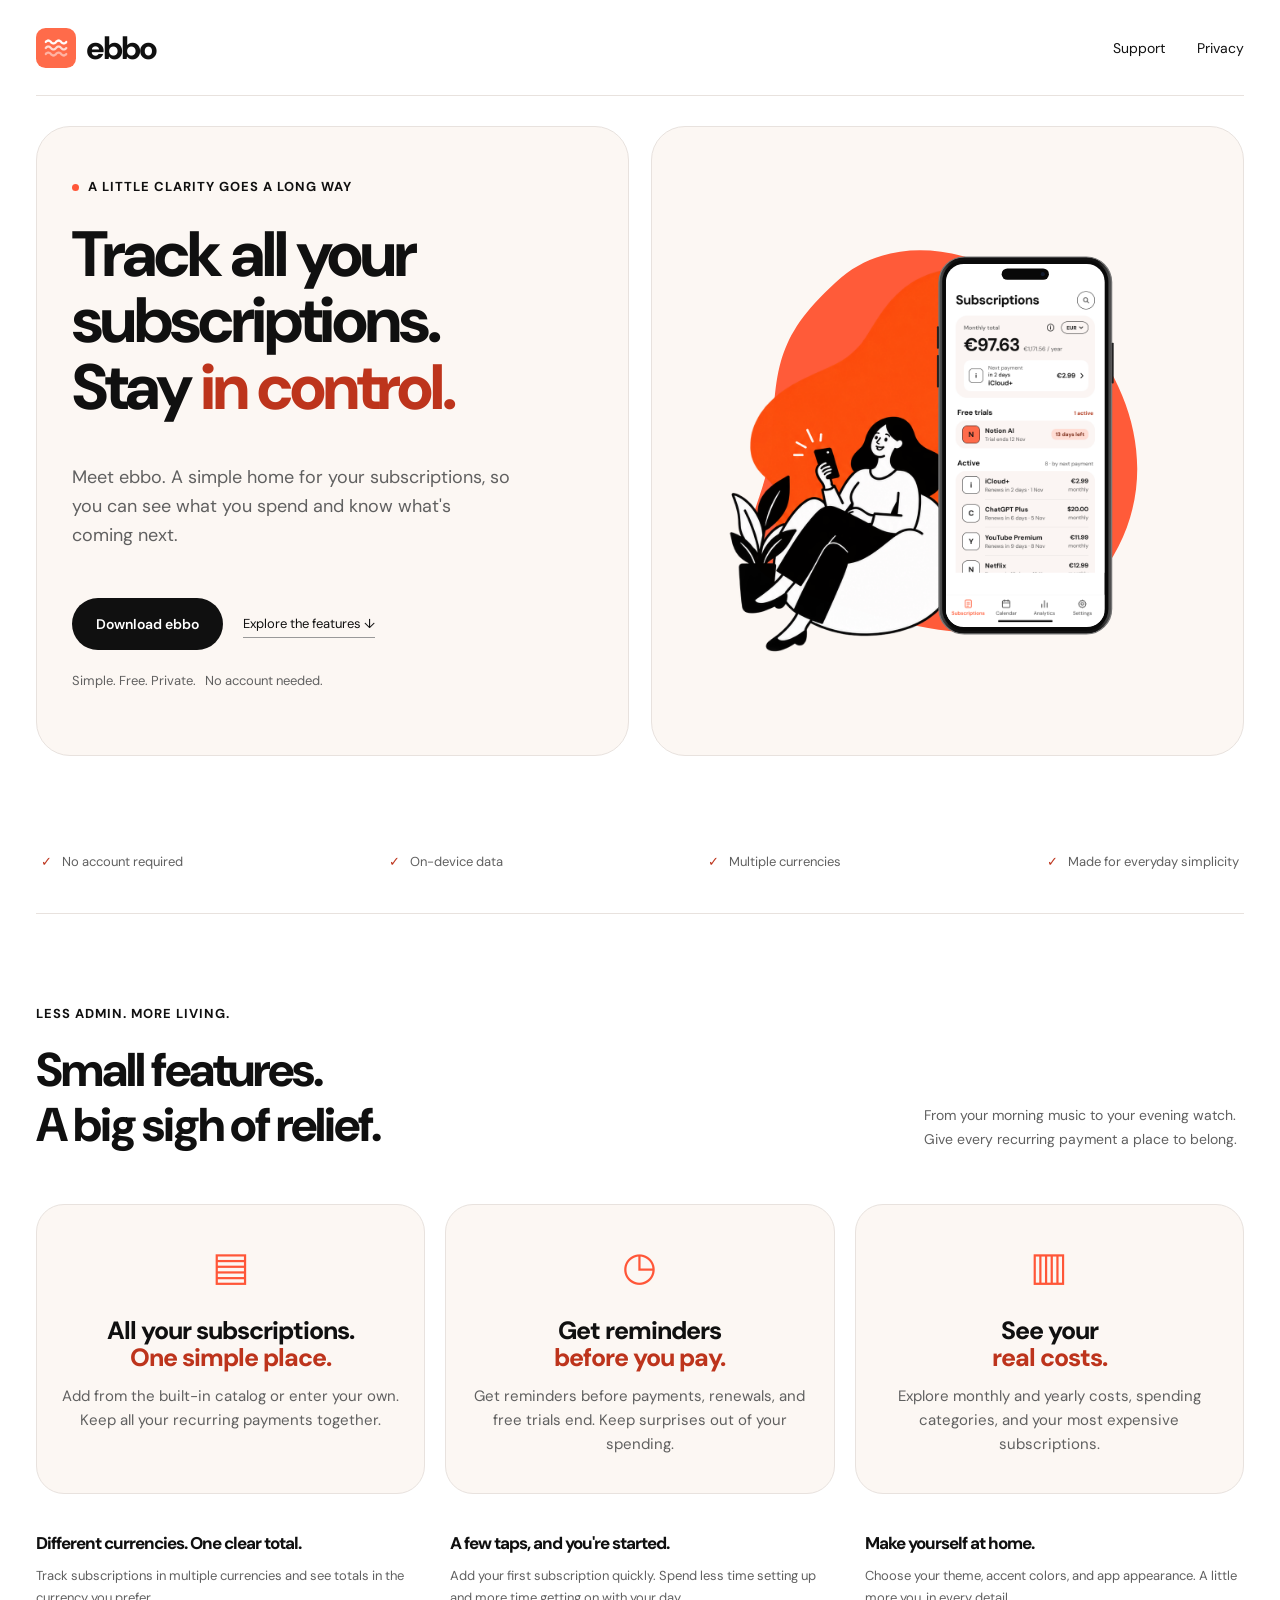
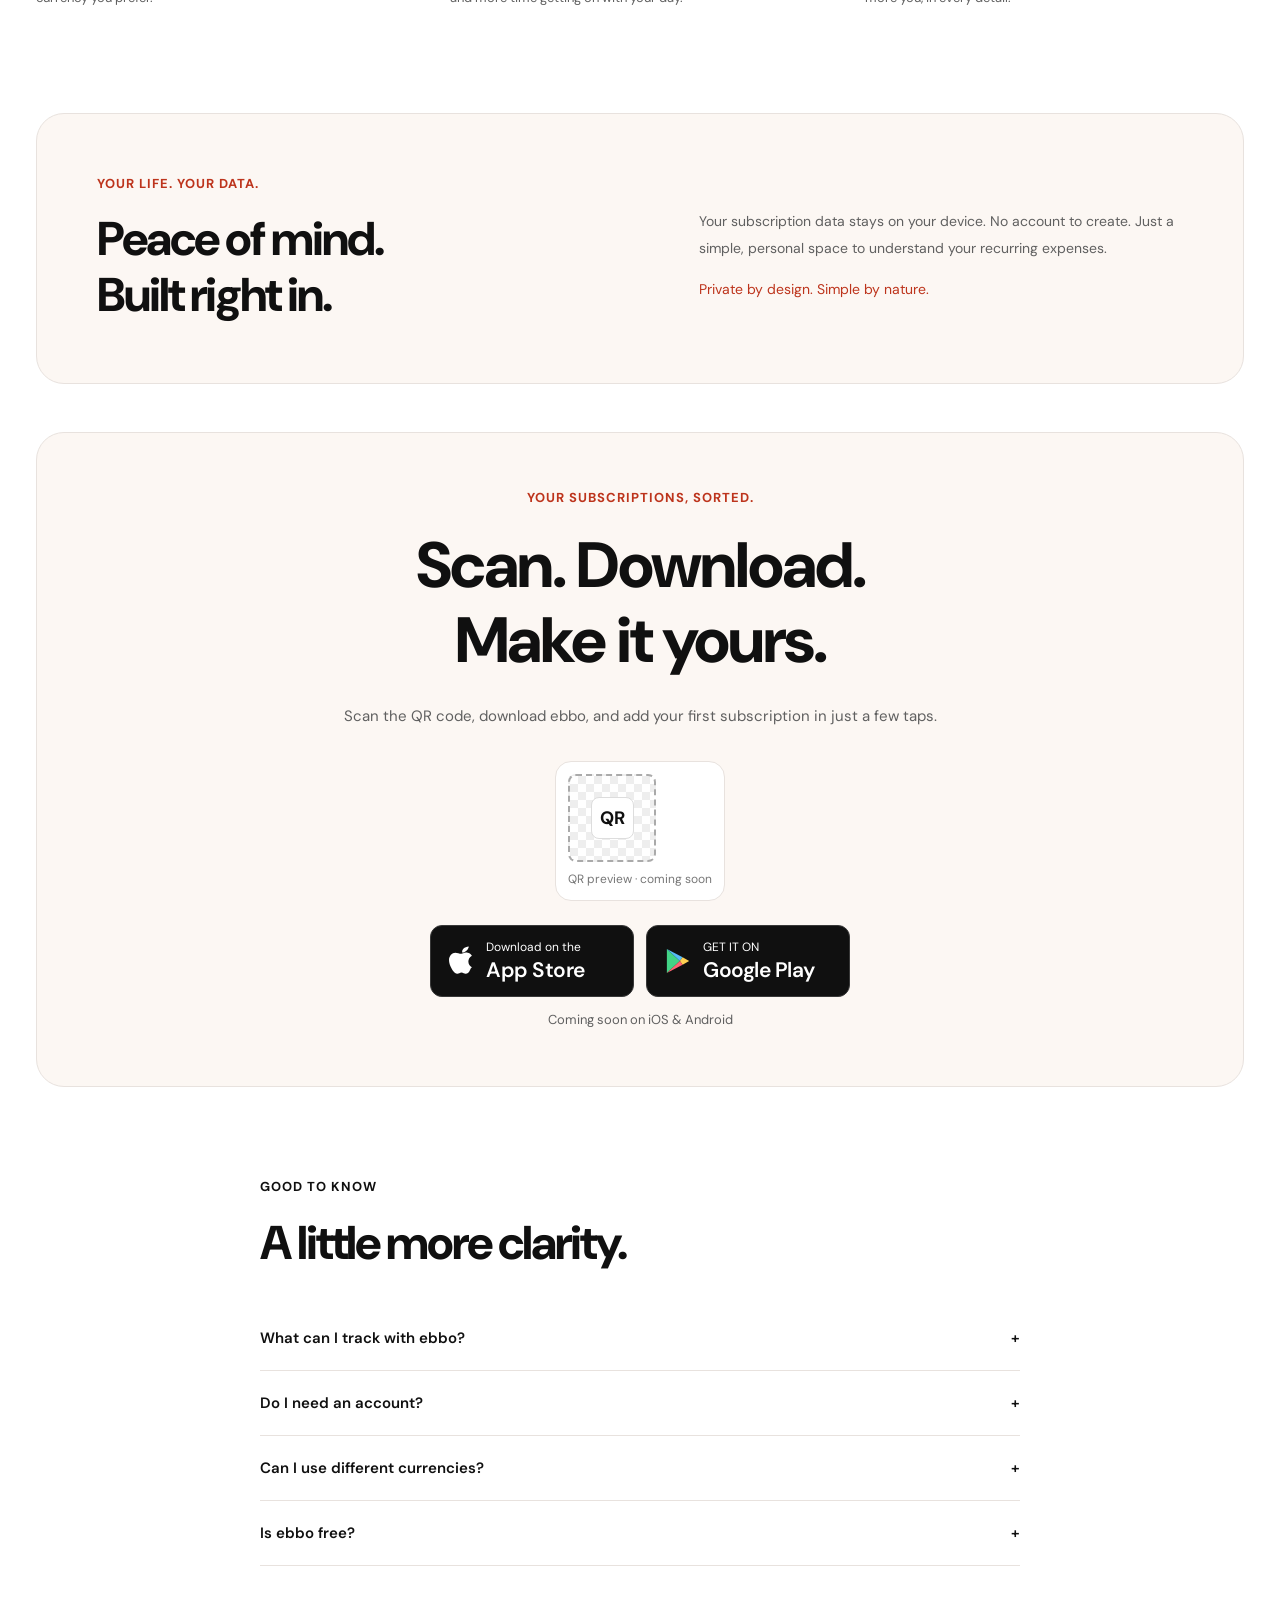
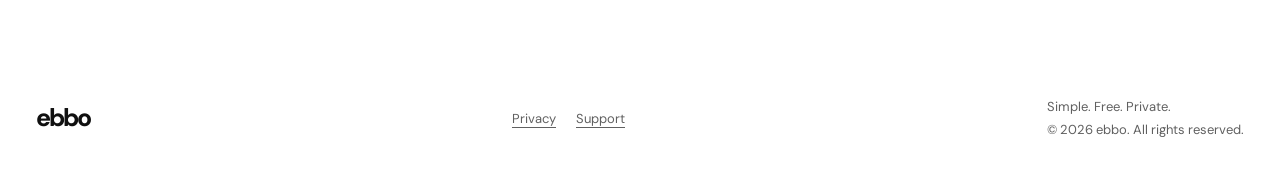
==== commit 01953c0e: "Refresh hero alignment styles" ====
--- a/index.html
+++ b/index.html
@@ -3,9 +3,9 @@
 <head>
 <meta charset="utf-8"><meta name="viewport" content="width=device-width, initial-scale=1">
 <meta name="description" content="ebbo brings your subscriptions, renewal reminders, and spending into one simple, private app. Less tracking. More control.">
-<meta name="theme-color" content="#f5f4ef"><title>ebbo — Less tracking. More control.</title>
+<meta name="theme-color" content="#f5f4ef"><title>ebbo - Less tracking. More control.</title>
 
-<link rel="stylesheet" href="styles.css?v=20261029-clean1"><link rel="canonical" href="https://ebbo.cc/">
+<link rel="stylesheet" href="styles.css?v=20261101-equal-hero"><link rel="canonical" href="https://ebbo.cc/">
 <link rel="icon" type="image/svg+xml" href="/assets/ebbo-icon.svg">
 <meta property="og:type" content="website">
 <meta property="og:site_name" content="ebbo">
--- a/styles.css
+++ b/styles.css
@@ -4,7 +4,7 @@
 .wrap{max-width:1320px;margin:auto;padding:0 36px}nav[aria-label="Main navigation"]{height:96px;display:flex;align-items:center;justify-content:space-between;gap:16px;border-bottom:1px solid var(--line)}.logo{font-size:32px;font-weight:800;letter-spacing:-2px;display:flex;align-items:center;gap:10px}.brand-icon{display:block;width:40px;height:40px;flex-shrink:0;border-radius:24%}.navlinks{display:flex;gap:32px;font-size:14px}.navlinks a{display:inline-flex;align-items:center;min-height:44px}.pill{background:var(--ink);color:#fff;padding:13px 20px;border-radius:30px;font-size:14px;font-weight:600}
 h1,h2,h3{margin-top:0}h1{font-size:clamp(45px,5vw,68px);font-weight:800;line-height:1.04;letter-spacing:-3px;margin:24px 0}h1 span{color:var(--accent-text)}h2{font-size:clamp(34px,3.7vw,48px);font-weight:800;letter-spacing:-2px;line-height:1.17;margin:18px 0 25px}h3{font-size:25px;font-weight:800;line-height:1.1;letter-spacing:-1px;margin:0 0 12px}.eyebrow{font-size:13px;letter-spacing:1px;font-weight:700;line-height:1.6;text-transform:uppercase;display:flex;align-items:center;gap:9px}.dot{width:7px;height:7px;border-radius:50%;background:var(--accent);flex-shrink:0}
 .hero{display:grid;grid-template-columns:repeat(2,minmax(0,1fr));gap:22px;padding:30px 0 70px;align-items:stretch}.hero>*{min-width:0}.hero>div:first-child{min-height:620px;background:var(--panel);border:1px solid var(--line);border-radius:34px;padding:50px 35px;display:flex;flex-direction:column;justify-content:center}.intro{font-size:18px;line-height:1.6;color:var(--muted);max-width:440px}.actions{display:flex;align-items:center;gap:20px;margin-top:30px}.btn{display:inline-flex;align-items:center;justify-content:center;gap:20px;min-height:48px;background:var(--ink);color:#fff;border:0;padding:17px 24px;border-radius:30px;font-size:14px;font-weight:600;text-align:center}.textlink{font-size:13px;border-bottom:1px solid #999;padding:5px 0}.micro{font-size:13px;line-height:1.7;color:var(--muted);margin-top:20px}
-.screenshot-stage{height:620px;display:flex;align-items:center;justify-content:center;padding:24px;background:var(--panel);border:1px solid var(--line);border-radius:34px;overflow:hidden}.app-screenshot{display:block;width:auto;height:auto;max-width:100%;max-height:100%;object-fit:contain;flex:0 1 auto}
+.screenshot-stage{min-height:620px;display:flex;align-items:center;justify-content:center;padding:24px;background:var(--panel);border:1px solid var(--line);border-radius:34px;overflow:hidden}.app-screenshot{display:block;width:auto;height:auto;max-width:100%;max-height:572px;object-fit:contain;flex:0 1 auto}
 .trust{display:flex;justify-content:space-between;padding:25px 5px 40px;border-bottom:1px solid var(--line);font-size:13px;line-height:1.7;color:var(--muted)}.trust span:before{content:'✓';margin-right:10px;color:var(--accent-text)}
 .section{padding:90px 0}.sectionhead{display:flex;align-items:end;justify-content:space-between;gap:30px}.sectionhead p{max-width:320px;color:var(--muted);font-size:14px;line-height:1.7;margin-bottom:27px}.features,.details{display:grid;grid-template-columns:repeat(3,minmax(0,1fr));gap:20px}.features{margin-top:25px}.feature{background:var(--panel);border:1px solid var(--line);border-radius:28px;text-align:center;padding:35px 25px;min-height:290px}.feature .symbol{display:block;font-size:40px;color:var(--accent);margin-bottom:25px}.feature h3 span{color:var(--accent-text)}.feature p{font-size:15px;color:var(--muted);line-height:1.6;margin:0}.details{margin-top:40px;gap:35px}.details h3{font-size:17px}.details p{font-size:13px;color:var(--muted);line-height:1.7}
 .privacy{display:grid;grid-template-columns:minmax(0,1.1fr) minmax(0,1fr);align-items:center;gap:70px;background:var(--panel);border:1px solid var(--line);border-radius:28px;padding:60px}.privacy h2{margin-bottom:0}.privacy p{font-size:14px;color:var(--muted);line-height:1.9}.privacy .eyebrow,.privacy p:last-child{color:var(--accent-text)}.privacy+.closing{margin-top:48px}
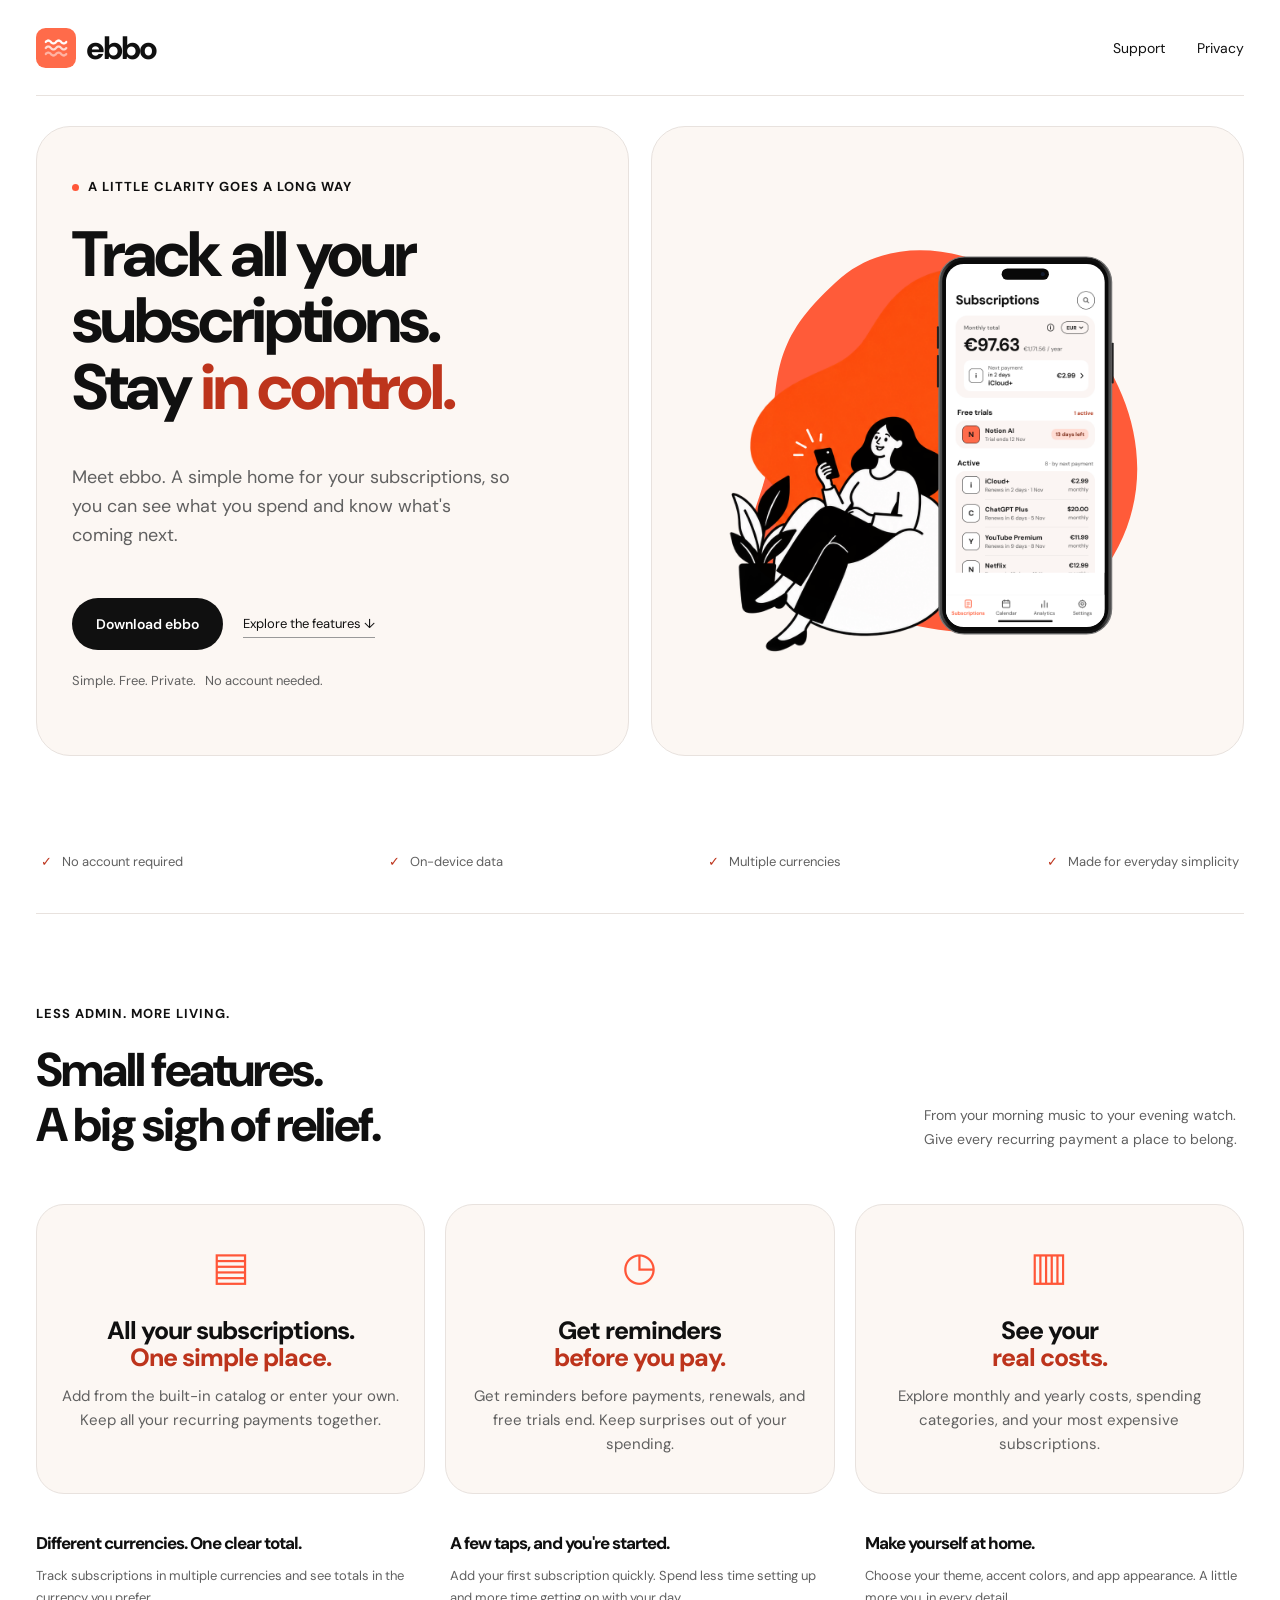
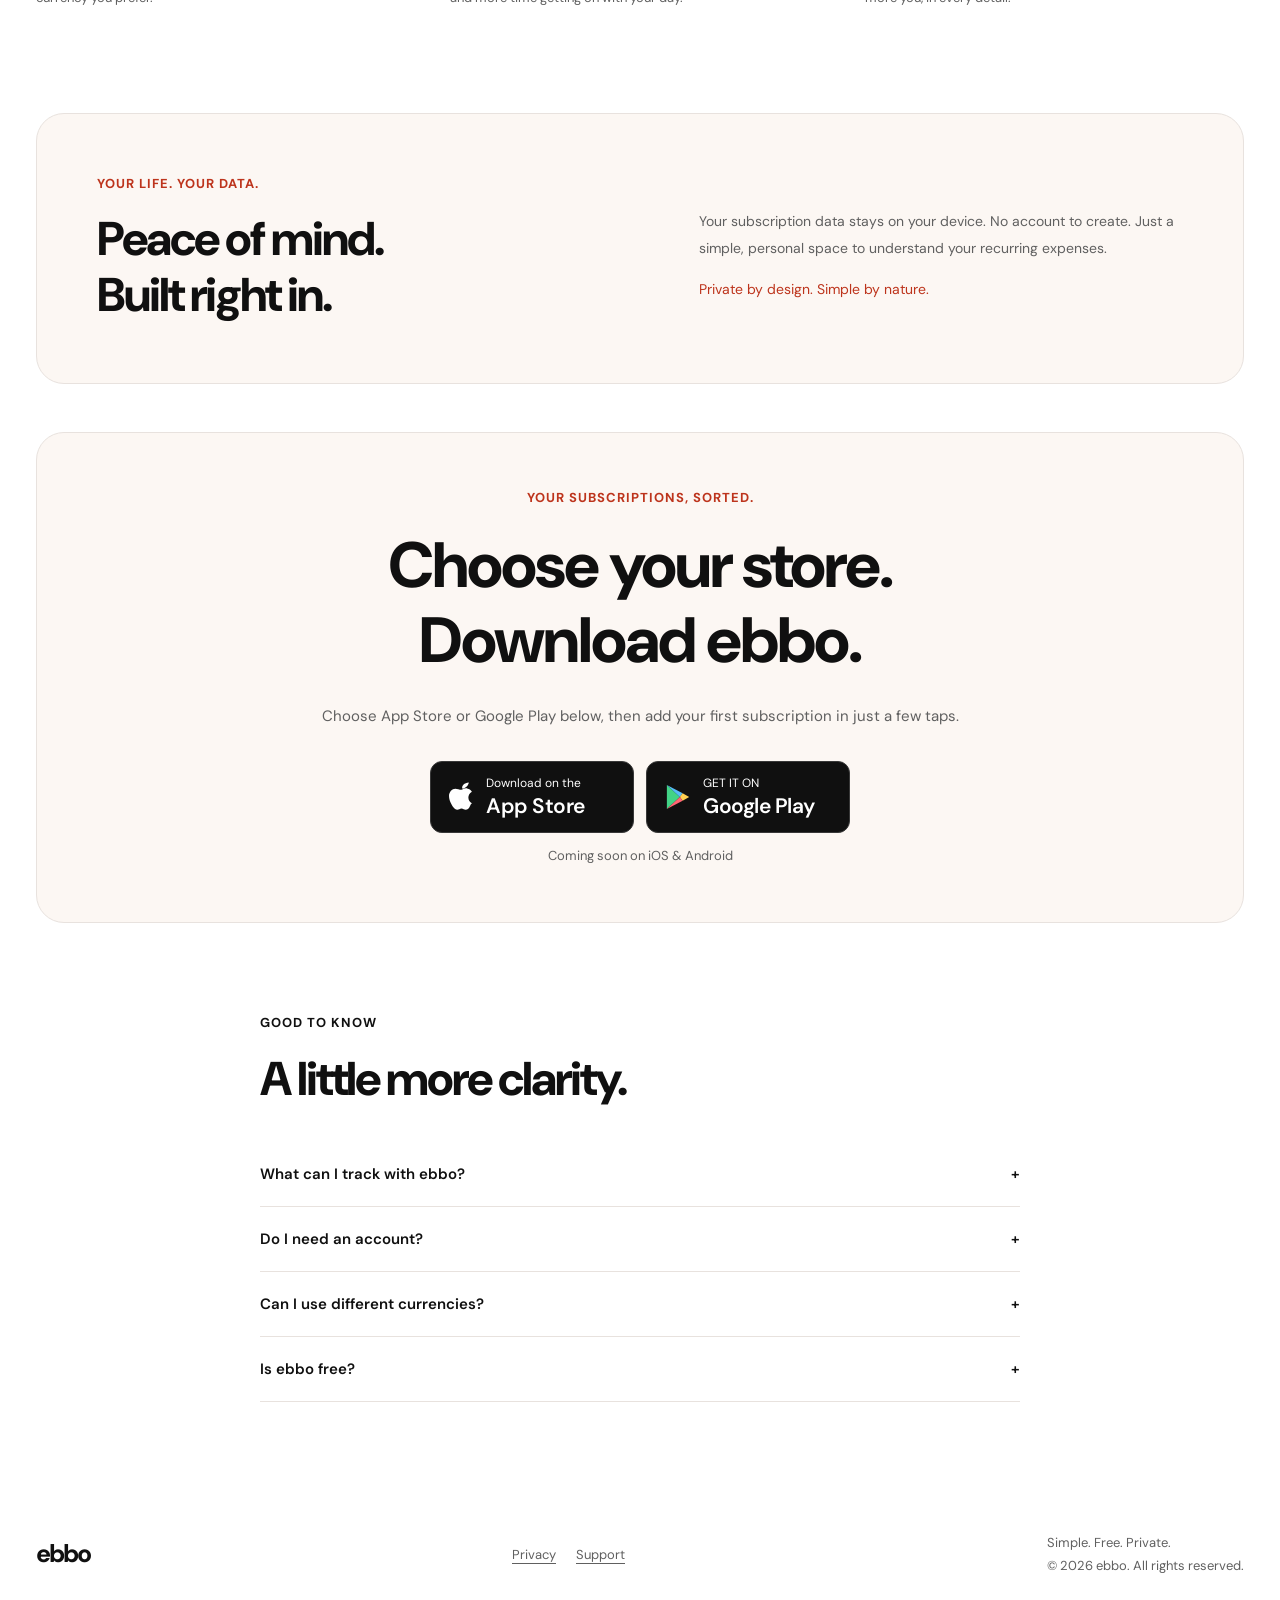
==== commit 7c9fedeb: "Remove QR placeholder and simplify download copy" ====
--- a/index.html
+++ b/index.html
@@ -28,7 +28,7 @@
 <div class="trust"><span>No account required</span><span>On-device data</span><span>Multiple currencies</span><span>Made for everyday simplicity</span></div>
 <section class="section" id="features"><div class="sectionhead"><div><div class="eyebrow">Less admin. More living.</div><h2>Small features.<br>A big sigh of relief.</h2></div><p>From your morning music to your evening watch. Give every recurring payment a place to belong.</p></div><div class="features"><article class="feature"><span class="symbol" aria-hidden="true">▤</span><h3>All your subscriptions.<br><span >One simple place.</span></h3><p>Add from the built-in catalog or enter your own. Keep all your recurring payments together.</p></article><article class="feature"><span class="symbol" aria-hidden="true">◷</span><h3>Get reminders<br><span >before you pay.</span></h3><p>Get reminders before payments, renewals, and free trials end. Keep surprises out of your spending.</p></article><article class="feature"><span class="symbol" aria-hidden="true">▥</span><h3>See your<br><span >real costs.</span></h3><p>Explore monthly and yearly costs, spending categories, and your most expensive subscriptions.</p></article></div><div class="details"><article><h3>Different currencies. One clear total.</h3><p>Track subscriptions in multiple currencies and see totals in the currency you prefer.</p></article><article><h3>A few taps, and you're started.</h3><p>Add your first subscription quickly. Spend less time setting up and more time getting on with your day.</p></article><article><h3>Make yourself at home.</h3><p>Choose your theme, accent colors, and app appearance. A little more you, in every detail.</p></article></div></section>
 <section class="privacy" id="privacy"><div><div class="eyebrow">Your life. Your data.</div><h2>Peace of mind.<br>Built right in.</h2></div><div><p>Your subscription data stays on your device. No account to create. Just a simple, personal space to understand your recurring expenses.</p><p style="margin-bottom:0">Private by design. Simple by nature.</p></div></section>
-<section class="closing" id="discover"><div class="eyebrow" style="justify-content:center;margin-bottom:20px">Your subscriptions, sorted.</div><h2><span class="download-desktop-copy">Scan. Download.<br>Make it yours.</span><span class="download-mobile-copy">Choose your store.<br>Download ebbo.</span></h2><p><span class="download-desktop-copy">Scan the QR code, download ebbo, and add your first subscription in just a few taps.</span><span class="download-mobile-copy">Choose App Store or Google Play below, then add your first subscription in just a few taps.</span></p><div class="download-options"><div class="store-list"><div class="store-badge" aria-label="App Store download coming soon"><svg viewBox="0 0 24 28" width="25" height="30" aria-hidden="true"><path fill="currentColor" d="M17 4c1-1 2-3 2-4-2 0-4 1-5 2-1 1-2 3-1 4 1 0 3-1 4-2Zm4 17c-1 2-2 5-4 5-2 1-3-1-5-1s-3 2-5 1c-3-1-7-8-7-13 0-4 3-7 6-7 2 0 4 1 6 1 1 0 3-2 6-1 1 0 3 1 4 3-5 3-4 9 0 11l-1 1Z"/></svg><span><small>Download on the</small><strong>App Store</strong></span></div><div class="store-badge" aria-label="Google Play download coming soon"><svg viewBox="0 0 28 30" width="26" height="30" aria-hidden="true"><path fill="#42d386" d="M2 2 16 15 2 28Z"/><path fill="#56bcf8" d="m2 2 17 9-3 4Z"/><path fill="#ffd052" d="m19 11 7 4-7 4-3-4Z"/><path fill="#ff6574" d="m2 28 14-13 3 4Z"/></svg><span><small>GET IT ON</small><strong>Google Play</strong></span></div><span class="store-status">Coming soon on iOS &amp; Android</span></div><div class="qr-placeholder" aria-label="QR code placeholder, not scannable"><div class="qr-art" aria-hidden="true"><span>QR</span></div><small>QR preview · coming soon</small></div></div></section>
+<section class="closing" id="discover"><div class="eyebrow" style="justify-content:center;margin-bottom:20px">Your subscriptions, sorted.</div><h2>Choose your store.<br>Download ebbo.</h2><p>Choose App Store or Google Play below, then add your first subscription in just a few taps.</p><div class="download-options"><div class="store-list"><div class="store-badge" aria-label="App Store download coming soon"><svg viewBox="0 0 24 28" width="25" height="30" aria-hidden="true"><path fill="currentColor" d="M17 4c1-1 2-3 2-4-2 0-4 1-5 2-1 1-2 3-1 4 1 0 3-1 4-2Zm4 17c-1 2-2 5-4 5-2 1-3-1-5-1s-3 2-5 1c-3-1-7-8-7-13 0-4 3-7 6-7 2 0 4 1 6 1 1 0 3-2 6-1 1 0 3 1 4 3-5 3-4 9 0 11l-1 1Z"/></svg><span><small>Download on the</small><strong>App Store</strong></span></div><div class="store-badge" aria-label="Google Play download coming soon"><svg viewBox="0 0 28 30" width="26" height="30" aria-hidden="true"><path fill="#42d386" d="M2 2 16 15 2 28Z"/><path fill="#56bcf8" d="m2 2 17 9-3 4Z"/><path fill="#ffd052" d="m19 11 7 4-7 4-3-4Z"/><path fill="#ff6574" d="m2 28 14-13 3 4Z"/></svg><span><small>GET IT ON</small><strong>Google Play</strong></span></div><span class="store-status">Coming soon on iOS &amp; Android</span></div></div></section>
 <section class="faq"><div class="eyebrow">Good to know</div><h2>A little more clarity.</h2><details><summary>What can I track with ebbo?</summary><p>Keep track of recurring payments such as streaming services, music, cloud storage, memberships, and more. Choose from the built-in catalog or add a subscription manually.</p></details><details><summary>Do I need an account?</summary><p>No. ebbo works without requiring an account, and your subscription data stays on your device.</p></details><details><summary>Can I use different currencies?</summary><p>Yes. Track subscriptions in different currencies and view your totals in your preferred currency.</p></details><details><summary>Is ebbo free?</summary><p>Yes. ebbo is designed to be simple, free, and private.</p></details></section>
 
 </main>
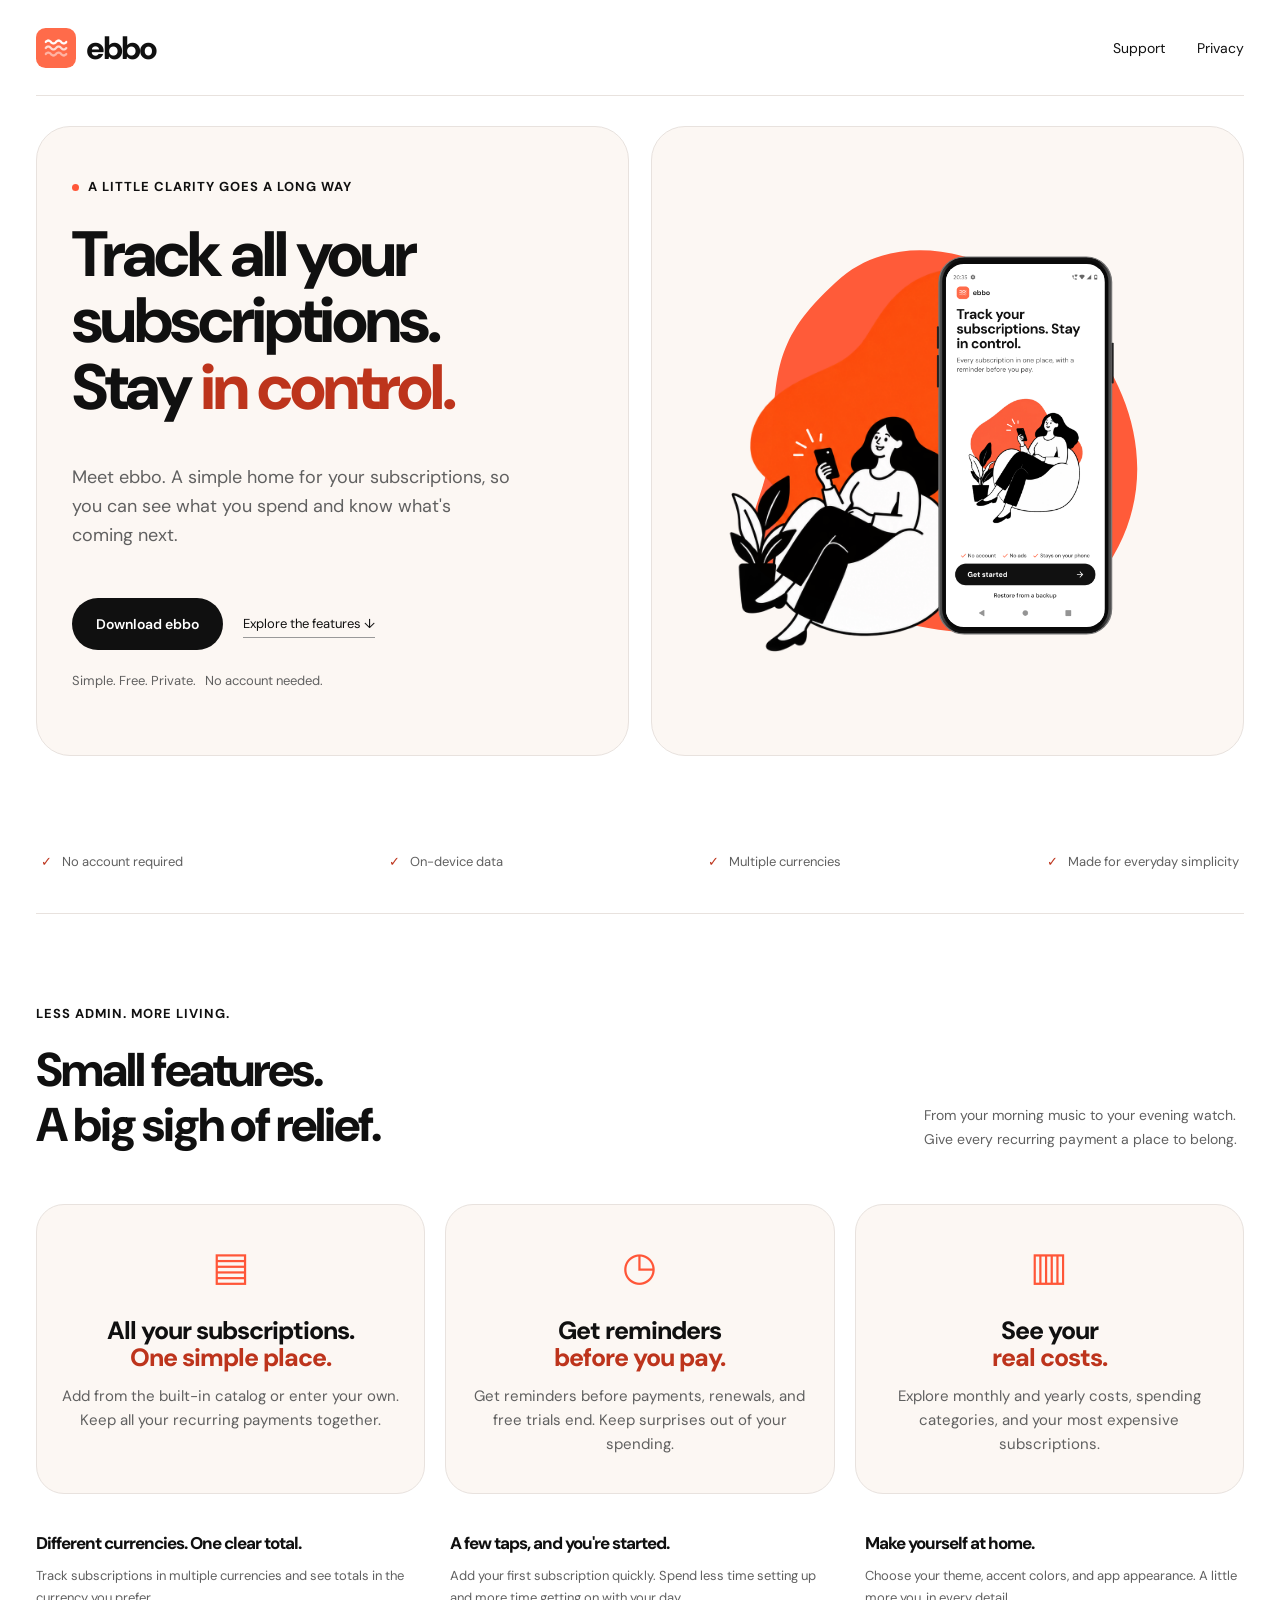
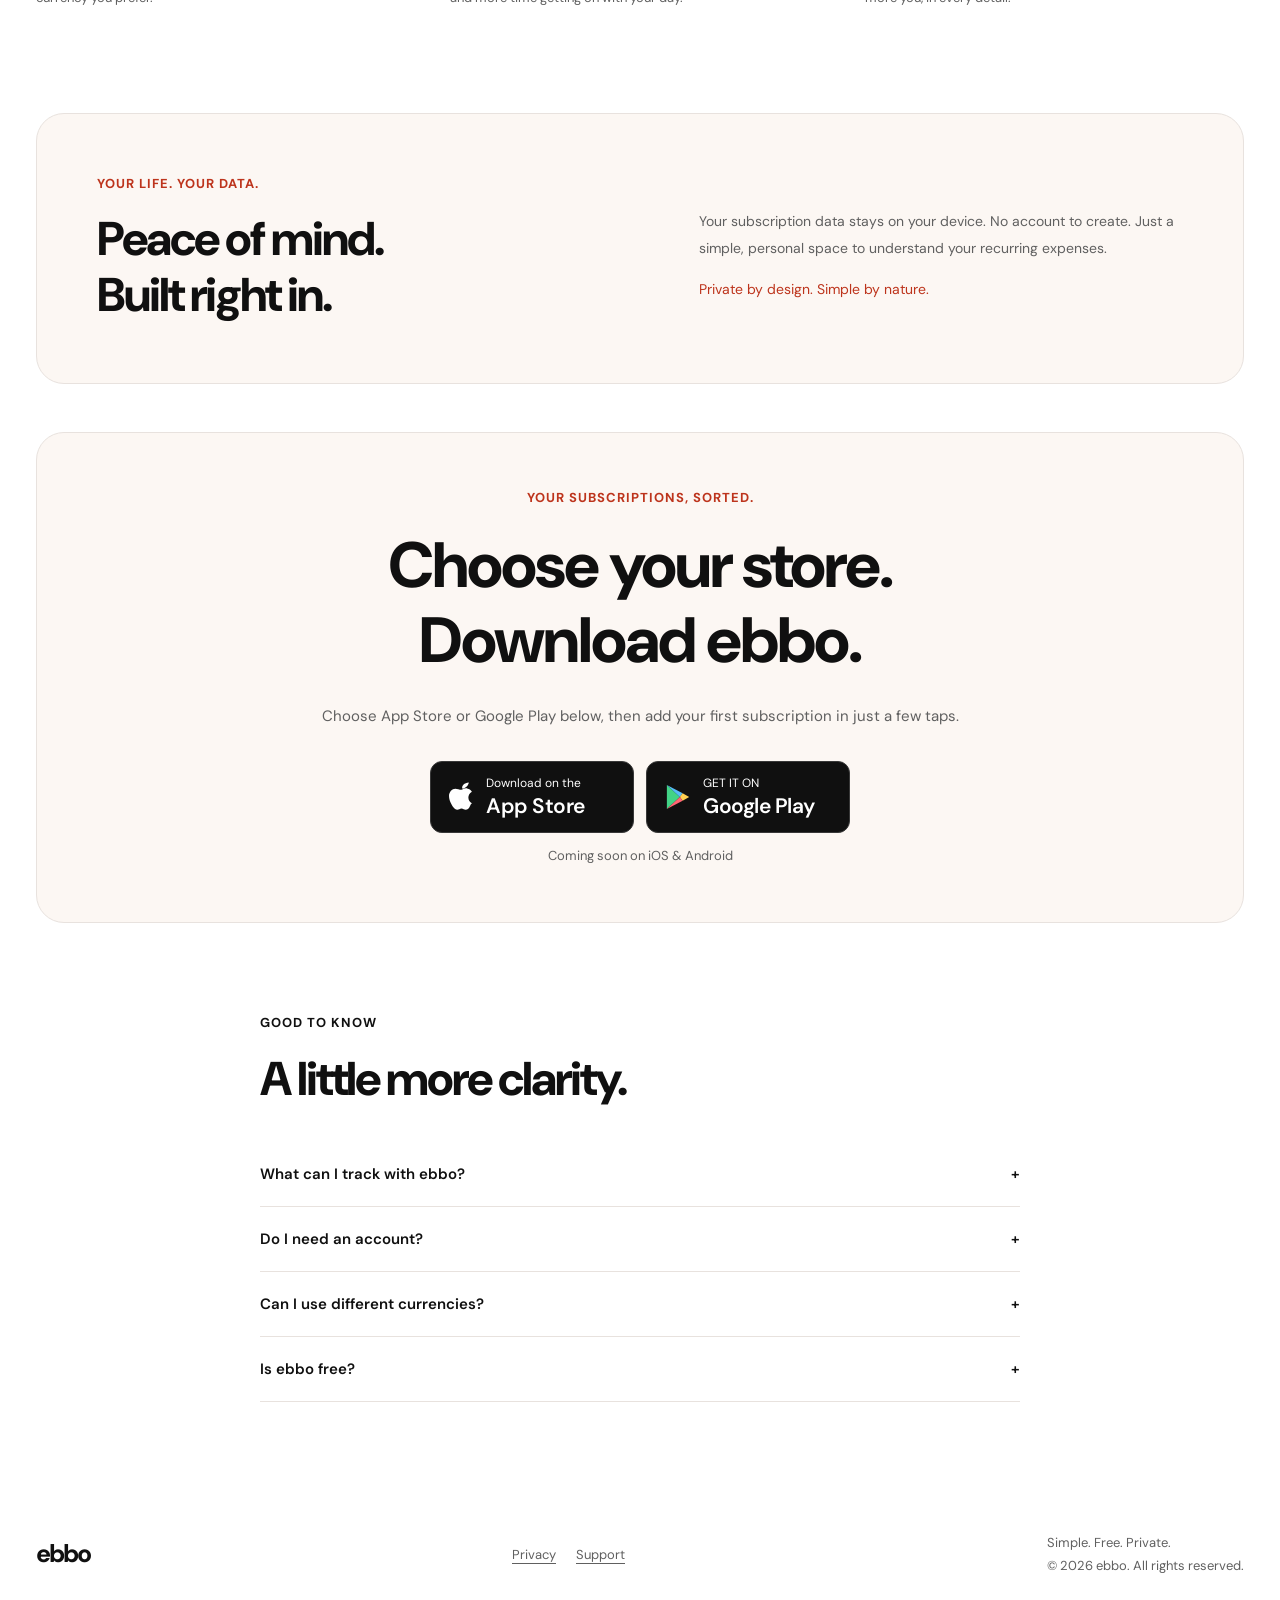
==== commit 1da06fa8: "Show new welcome screen in website banner" ====
--- a/index.html
+++ b/index.html
@@ -24,7 +24,7 @@
 <nav aria-label="Main navigation"><a class="logo" href="#" aria-label="ebbo home"><img class="brand-icon" src="assets/ebbo-icon.svg" alt="" width="40" height="40">ebbo</a><div class="navlinks"><a href="support.html">Support</a><a href="privacy.html">Privacy</a></div></nav>
 <main>
 <section class="hero"><div><div class="eyebrow"><span class="dot"></span>A little clarity goes a long way</div><h1>Track all your<br>subscriptions.<br>Stay <span>in control.</span></h1><p class="intro">Meet ebbo. A simple home for your subscriptions, so you can see what you spend and know what's coming next.</p><div class="actions"><a class="btn" href="#discover">Download ebbo</a><a class="textlink" href="#features">Explore the features ↓</a></div><p class="micro">Simple. Free. Private. &nbsp; No account needed.</p></div>
-<div class="stage screenshot-stage" aria-label="ebbo app preview"><img class="app-screenshot" src="assets/ebbo-banner-front-compact.svg" alt="ebbo app showing a €97.63 monthly total, upcoming payments and a free trial, beside an illustration of a person using the app" width="1122" height="1402" fetchpriority="high"></div></section>
+<div class="stage screenshot-stage" aria-label="ebbo app preview"><img class="app-screenshot" src="assets/ebbo-banner-welcome.svg" alt="ebbo welcome screen with the message Track your subscriptions. Stay in control. and a Get started button, beside an illustration of a person using the app" width="1122" height="1402" fetchpriority="high"></div></section>
 <div class="trust"><span>No account required</span><span>On-device data</span><span>Multiple currencies</span><span>Made for everyday simplicity</span></div>
 <section class="section" id="features"><div class="sectionhead"><div><div class="eyebrow">Less admin. More living.</div><h2>Small features.<br>A big sigh of relief.</h2></div><p>From your morning music to your evening watch. Give every recurring payment a place to belong.</p></div><div class="features"><article class="feature"><span class="symbol" aria-hidden="true">▤</span><h3>All your subscriptions.<br><span >One simple place.</span></h3><p>Add from the built-in catalog or enter your own. Keep all your recurring payments together.</p></article><article class="feature"><span class="symbol" aria-hidden="true">◷</span><h3>Get reminders<br><span >before you pay.</span></h3><p>Get reminders before payments, renewals, and free trials end. Keep surprises out of your spending.</p></article><article class="feature"><span class="symbol" aria-hidden="true">▥</span><h3>See your<br><span >real costs.</span></h3><p>Explore monthly and yearly costs, spending categories, and your most expensive subscriptions.</p></article></div><div class="details"><article><h3>Different currencies. One clear total.</h3><p>Track subscriptions in multiple currencies and see totals in the currency you prefer.</p></article><article><h3>A few taps, and you're started.</h3><p>Add your first subscription quickly. Spend less time setting up and more time getting on with your day.</p></article><article><h3>Make yourself at home.</h3><p>Choose your theme, accent colors, and app appearance. A little more you, in every detail.</p></article></div></section>
 <section class="privacy" id="privacy"><div><div class="eyebrow">Your life. Your data.</div><h2>Peace of mind.<br>Built right in.</h2></div><div><p>Your subscription data stays on your device. No account to create. Just a simple, personal space to understand your recurring expenses.</p><p style="margin-bottom:0">Private by design. Simple by nature.</p></div></section>
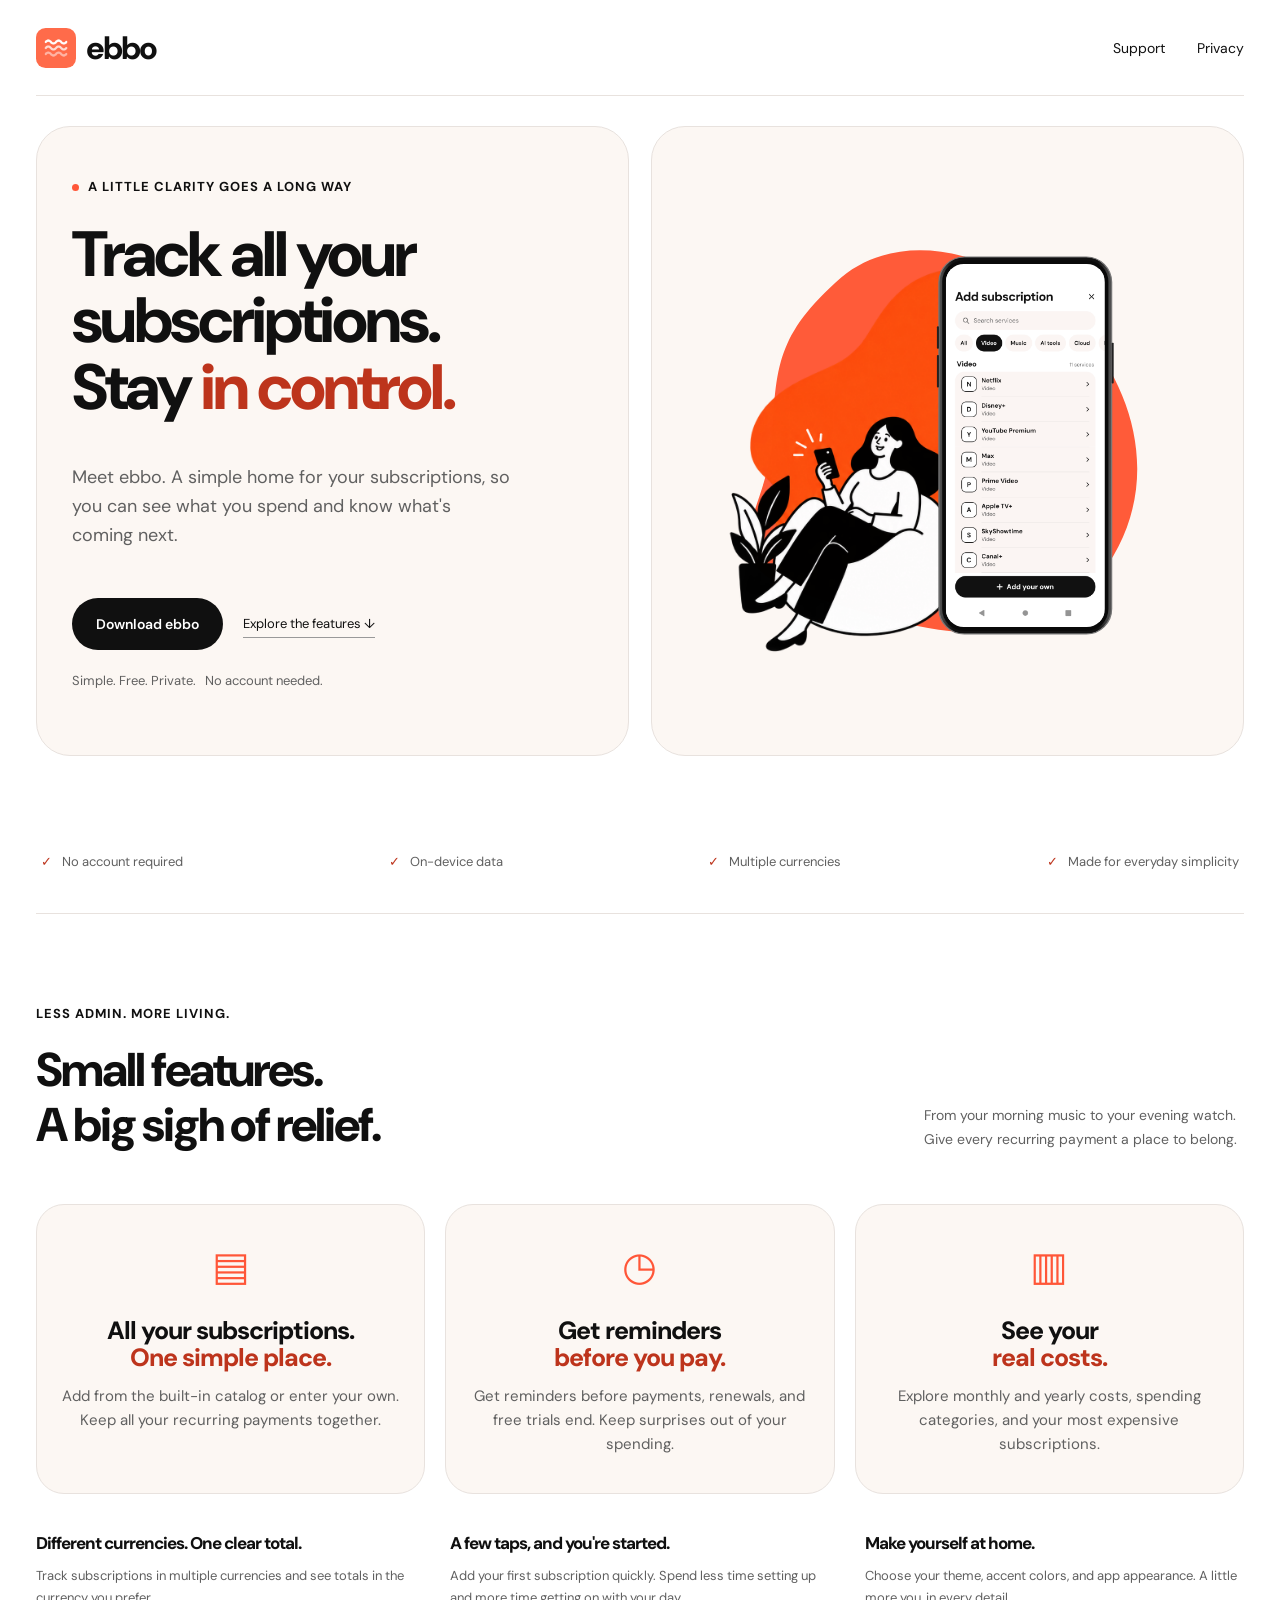
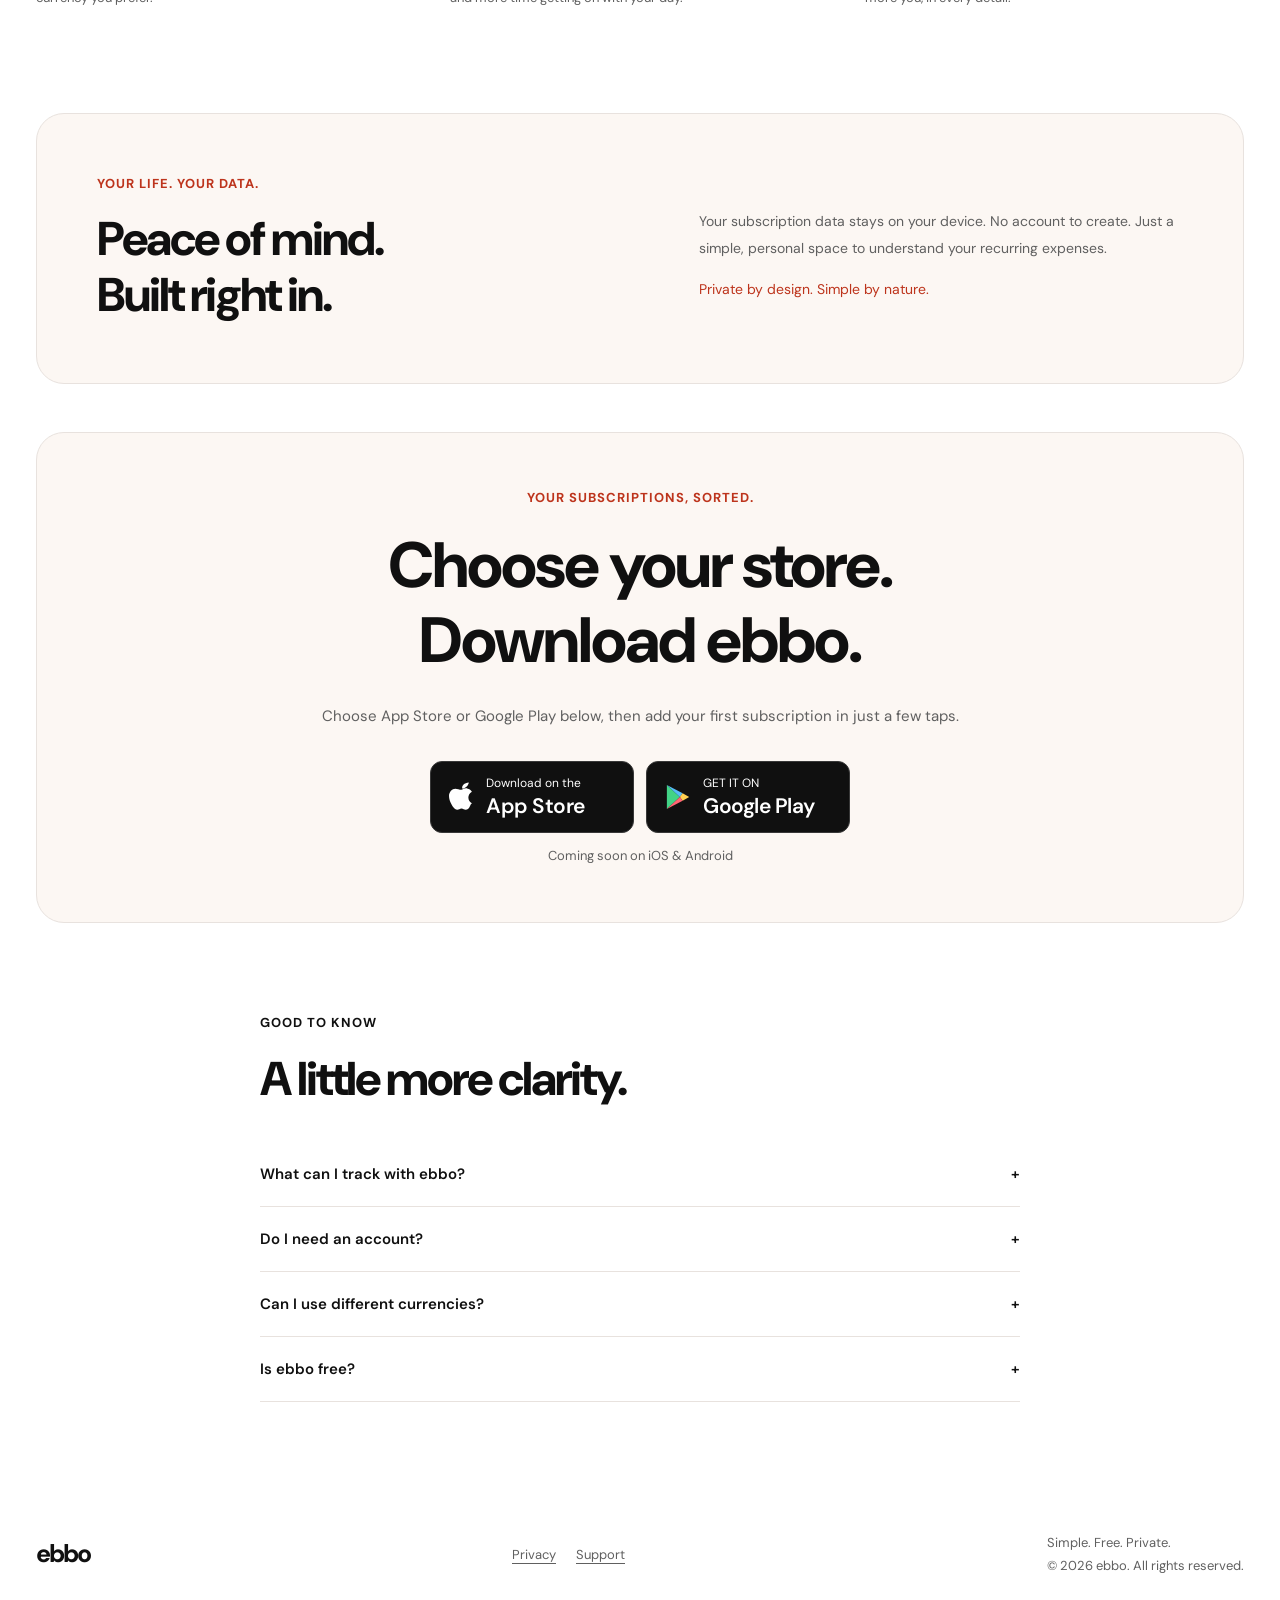
==== commit 92a58acc: "Display Add subscription screen on landing page" ====
--- a/index.html
+++ b/index.html
@@ -24,7 +24,7 @@
 <nav aria-label="Main navigation"><a class="logo" href="#" aria-label="ebbo home"><img class="brand-icon" src="assets/ebbo-icon.svg" alt="" width="40" height="40">ebbo</a><div class="navlinks"><a href="support.html">Support</a><a href="privacy.html">Privacy</a></div></nav>
 <main>
 <section class="hero"><div><div class="eyebrow"><span class="dot"></span>A little clarity goes a long way</div><h1>Track all your<br>subscriptions.<br>Stay <span>in control.</span></h1><p class="intro">Meet ebbo. A simple home for your subscriptions, so you can see what you spend and know what's coming next.</p><div class="actions"><a class="btn" href="#discover">Download ebbo</a><a class="textlink" href="#features">Explore the features ↓</a></div><p class="micro">Simple. Free. Private. &nbsp; No account needed.</p></div>
-<div class="stage screenshot-stage" aria-label="ebbo app preview"><img class="app-screenshot" src="assets/ebbo-banner-welcome.svg" alt="ebbo welcome screen with the message Track your subscriptions. Stay in control. and a Get started button, beside an illustration of a person using the app" width="1122" height="1402" fetchpriority="high"></div></section>
+<div class="stage screenshot-stage" aria-label="ebbo app preview"><img class="app-screenshot" src="assets/ebbo-banner-add.svg" alt="ebbo Add subscription screen with a searchable catalog of video services, beside an illustration of a person using the app" width="1122" height="1402" fetchpriority="high"></div></section>
 <div class="trust"><span>No account required</span><span>On-device data</span><span>Multiple currencies</span><span>Made for everyday simplicity</span></div>
 <section class="section" id="features"><div class="sectionhead"><div><div class="eyebrow">Less admin. More living.</div><h2>Small features.<br>A big sigh of relief.</h2></div><p>From your morning music to your evening watch. Give every recurring payment a place to belong.</p></div><div class="features"><article class="feature"><span class="symbol" aria-hidden="true">▤</span><h3>All your subscriptions.<br><span >One simple place.</span></h3><p>Add from the built-in catalog or enter your own. Keep all your recurring payments together.</p></article><article class="feature"><span class="symbol" aria-hidden="true">◷</span><h3>Get reminders<br><span >before you pay.</span></h3><p>Get reminders before payments, renewals, and free trials end. Keep surprises out of your spending.</p></article><article class="feature"><span class="symbol" aria-hidden="true">▥</span><h3>See your<br><span >real costs.</span></h3><p>Explore monthly and yearly costs, spending categories, and your most expensive subscriptions.</p></article></div><div class="details"><article><h3>Different currencies. One clear total.</h3><p>Track subscriptions in multiple currencies and see totals in the currency you prefer.</p></article><article><h3>A few taps, and you're started.</h3><p>Add your first subscription quickly. Spend less time setting up and more time getting on with your day.</p></article><article><h3>Make yourself at home.</h3><p>Choose your theme, accent colors, and app appearance. A little more you, in every detail.</p></article></div></section>
 <section class="privacy" id="privacy"><div><div class="eyebrow">Your life. Your data.</div><h2>Peace of mind.<br>Built right in.</h2></div><div><p>Your subscription data stays on your device. No account to create. Just a simple, personal space to understand your recurring expenses.</p><p style="margin-bottom:0">Private by design. Simple by nature.</p></div></section>
